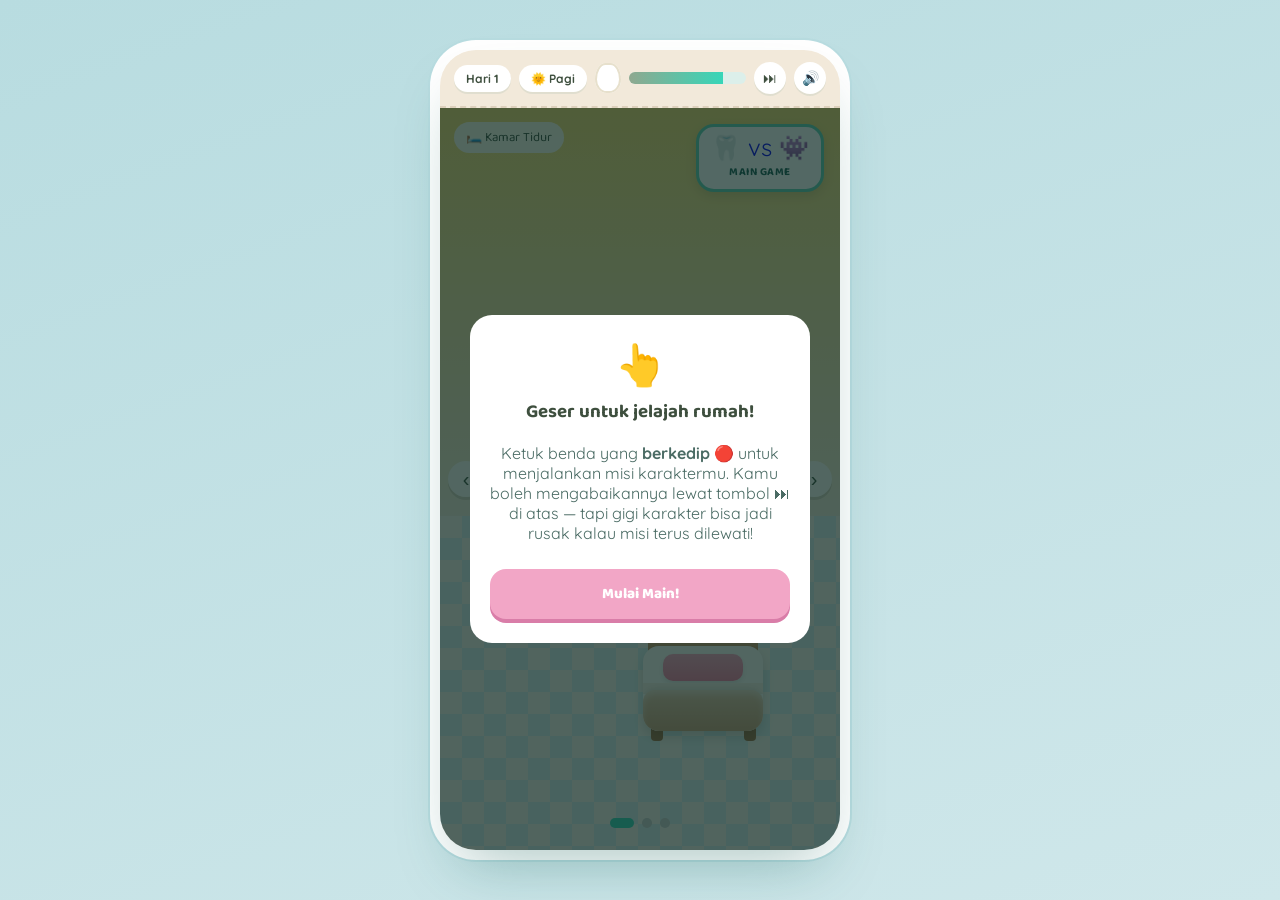
==== index.html @ 9443a7d2 "Add files via upload" ====
<!DOCTYPE html>
<html lang="id">
<head>
  <meta charset="UTF-8">
  <meta name="viewport" content="width=device-width, initial-scale=1.0">
  <title>Gigi Ceria — Rumah Karakter</title>
  <link rel="preconnect" href="https://fonts.googleapis.com">
  <link href="https://fonts.googleapis.com/css2?family=Baloo+2:wght@600;700;800&family=Quicksand:wght@600;700&display=swap" rel="stylesheet">
  <link rel="stylesheet" href="style.css">
</head>
<body>

   <script src="script.js"></script>
  <script src="audio.js"></script>
  
<style>
  /* Layout Dasar Carousel Rumah */
  .stage {
    position: relative;
    width: 100%;
    max-width: 420px;
    margin: 0 auto;
    overflow: hidden;
  }

  .room-track {
    display: flex;
    width: 100%;
    overflow-x: auto;
    scroll-behavior: smooth;
    scroll-snap-type: x mandatory;
    -webkit-overflow-scrolling: touch;
    scrollbar-width: none; /* Sembunyikan scrollbar Firefox */
  }

  .room-track::-webkit-scrollbar {
    display: none; /* Sembunyikan scrollbar Chrome/Safari */
  }

  .room {
    flex: 0 0 100%;
    width: 100%;
    min-width: 100%;
    scroll-snap-align: start;
    scroll-snap-stop: always;
    position: relative;
    box-sizing: border-box;
  }

  .nav-arrow {
    position: absolute;
    top: 50%;
    transform: translateY(-50%);
    z-index: 10;
    background: rgba(255, 255, 255, 0.8);
    border: none;
    border-radius: 50%;
    width: 36px;
    height: 36px;
    font-size: 20px;
    cursor: pointer;
  }
  .nav-arrow.left { left: 8px; }
  .nav-arrow.right { right: 8px; }

  .room-dots {
    display: flex;
    justify-content: center;
    gap: 8px;
    margin-top: 8px;
  }
  .dot {
    width: 10px;
    height: 10px;
    border-radius: 50%;
    background: #ccc;
    transition: background 0.3s;
  }
  .dot.active {
    background: #37D6B8;
  }
</style>
</head>
<body>

<div class="frame">
  <div class="hud">
    <div class="hud-pill" id="dayPill">Hari 1</div>
    <div class="hud-pill" id="periodPill">🌞 Pagi</div>
    <div class="gigi-meter">
      <div class="gigi-tooth" id="gigiTooth"></div>
      <div class="gigi-track"><div class="gigi-fill" id="gigiFill"></div></div>
    </div>
    <button class="skip-btn" onclick="skipCurrentStage()" title="Lewati misi ini">⏭</button>
     <button class="skip-btn" id="muteBtn" onclick="toggleMute()" title="Suara & narasi">🔊</button>
  </div>

  <div class="stage">
    <div class="room-track" id="roomTrack">

      <!-- KAMAR TIDUR -->
      <div class="room" data-room="kamar">
        <a href="games/index.html" class="game-shortcut" title="Main Mini Game Gigi vs Bakteri!">
          <span class="icon">🦷 vs 👾</span>
          <span class="label">Main Game</span>
        </a>
        <div class="sky pagi" data-sky></div>
        <div class="floor"></div>
        <div class="room-label">🛏️ Kamar Tidur</div>
        <div class="room-bubble" id="kamarBubble">Belum ngantuk~</div>
        <div class="room-char" title="Toothless">
          <svg viewBox="0 0 100 100" width="80" height="80" class="toothless-svg">
            <path d="M 25 35 Q 10 15 30 25" fill="#2b2d35" />
            <path d="M 75 35 Q 90 15 70 25" fill="#2b2d35" />
            <path d="M 20 40 Q 8 30 22 35" fill="#2b2d35" />
            <path d="M 80 40 Q 92 30 78 35" fill="#2b2d35" />
            <path d="M 30 75 Q 10 85 20 92 Q 35 88 38 78" fill="#2b2d35" />
            <ellipse cx="50" cy="68" rx="22" ry="20" fill="#343740" />
            <ellipse cx="38" cy="82" rx="7" ry="10" fill="#2b2d35" />
            <ellipse cx="62" cy="82" rx="7" ry="10" fill="#2b2d35" />
            <ellipse cx="50" cy="42" rx="30" ry="22" fill="#343740" />
            <ellipse cx="36" cy="38" rx="8" ry="10" fill="#76e041" />
            <ellipse cx="64" cy="38" rx="8" ry="10" fill="#76e041" />
            <ellipse cx="37" cy="38" rx="3" ry="7" fill="#15200b" />
            <ellipse cx="63" cy="38" rx="3" ry="7" fill="#15200b" />
            <circle cx="34" cy="34" r="2" fill="#ffffff" />
            <circle cx="60" cy="34" r="2" fill="#ffffff" />
            <path d="M 38 52 Q 50 62 62 52" fill="#1a1b20" stroke="#2b2d35" stroke-width="1" />
            <polygon points="41,52 43,55 45,52" fill="#ffffff" />
            <polygon points="46,52 48,56 50,52" fill="#ffffff" />
            <polygon points="50,52 52,56 54,52" fill="#ffffff" />
            <polygon points="55,52 57,55 59,52" fill="#ffffff" />
          </svg>
        </div>
        <div class="obj" id="objBed" onclick="tapBed()">
          <div class="badge-bang">!</div>
          <div class="custom-bed">
            <div class="headboard"></div>
            <div class="mattress">
              <div class="pillow-pink"></div>
              <div class="sheet"></div>
              <div class="blanket-brown"></div>
            </div>
            <div class="bed-legs">
              <div class="leg left"></div>
              <div class="leg right"></div>
            </div>
          </div>
        </div>
      </div>

 <!-- DAPUR -->
<div class="room" data-room="dapur">
  <div class="sky pagi" data-sky></div>
  <div class="floor"></div>
  <div class="room-label">🍽️ Dapur</div>
  <div class="room-bubble" id="dapurBubble">Belum lapar~</div>
  
  <!-- KARAKTER DUDUK DI LANTAI/SAMPING MEJA -->
  <div class="room-char"> 
    <svg viewBox="0 0 100 100" width="80" height="80" class="toothless-svg">
      <path d="M 25 35 Q 10 15 30 25" fill="#2b2d35" />
      <path d="M 75 35 Q 90 15 70 25" fill="#2b2d35" />
      <path d="M 20 40 Q 8 30 22 35" fill="#2b2d35" />
      <path d="M 80 40 Q 92 30 78 35" fill="#2b2d35" />
      <path d="M 30 75 Q 10 85 20 92 Q 35 88 38 78" fill="#2b2d35" />
      <ellipse cx="50" cy="68" rx="22" ry="20" fill="#343740" />
      <ellipse cx="38" cy="82" rx="7" ry="10" fill="#2b2d35" />
      <ellipse cx="62" cy="82" rx="7" ry="10" fill="#2b2d35" />
      <ellipse cx="50" cy="42" rx="30" ry="22" fill="#343740" />
      <ellipse cx="36" cy="38" rx="8" ry="10" fill="#76e041" />
      <ellipse cx="64" cy="38" rx="8" ry="10" fill="#76e041" />
      <ellipse cx="37" cy="38" rx="3" ry="7" fill="#15200b" />
      <ellipse cx="63" cy="38" rx="3" ry="7" fill="#15200b" />
      <circle cx="34" cy="34" r="2" fill="#ffffff" />
      <circle cx="60" cy="34" r="2" fill="#ffffff" />
      <path d="M 38 52 Q 50 62 62 52" fill="#1a1b20" stroke="#2b2d35" stroke-width="1" />
      <polygon points="41,52 43,55 45,52" fill="#ffffff" />
      <polygon points="46,52 48,56 50,52" fill="#ffffff" />
      <polygon points="50,52 52,56 54,52" fill="#ffffff" />
      <polygon points="55,52 57,55 59,52" fill="#ffffff" />
    </svg>
  </div>

  <!-- MEJA UTAMA -->
  <div class="obj" id="objTable">
    <div class="badge-bang">!</div>
    <div class="table" id="foodTable"></div>
  </div>
</div>

      <!-- KAMAR MANDI -->
      <div class="room" data-room="mandi">
        <div class="sky pagi" data-sky></div>
        <div class="floor"></div>
        <div class="room-label">🚿 Kamar Mandi</div>
        <div class="room-bubble" id="mandiBubble">Gigi masih bersih~</div>
        <div class="room-char"><svg viewBox="0 0 100 100" width="80" height="80" class="toothless-svg">
            <path d="M 25 35 Q 10 15 30 25" fill="#2b2d35" />
            <path d="M 75 35 Q 90 15 70 25" fill="#2b2d35" />
            <path d="M 20 40 Q 8 30 22 35" fill="#2b2d35" />
            <path d="M 80 40 Q 92 30 78 35" fill="#2b2d35" />
            <path d="M 30 75 Q 10 85 20 92 Q 35 88 38 78" fill="#2b2d35" />
            <ellipse cx="50" cy="68" rx="22" ry="20" fill="#343740" />
            <ellipse cx="38" cy="82" rx="7" ry="10" fill="#2b2d35" />
            <ellipse cx="62" cy="82" rx="7" ry="10" fill="#2b2d35" />
            <ellipse cx="50" cy="42" rx="30" ry="22" fill="#343740" />
            <ellipse cx="36" cy="38" rx="8" ry="10" fill="#76e041" />
            <ellipse cx="64" cy="38" rx="8" ry="10" fill="#76e041" />
            <ellipse cx="37" cy="38" rx="3" ry="7" fill="#15200b" />
            <ellipse cx="63" cy="38" rx="3" ry="7" fill="#15200b" />
            <circle cx="34" cy="34" r="2" fill="#ffffff" />
            <circle cx="60" cy="34" r="2" fill="#ffffff" />
            <path d="M 38 52 Q 50 62 62 52" fill="#1a1b20" stroke="#2b2d35" stroke-width="1" />
            <polygon points="41,52 43,55 45,52" fill="#ffffff" />
            <polygon points="46,52 48,56 50,52" fill="#ffffff" />
            <polygon points="50,52 52,56 54,52" fill="#ffffff" />
            <polygon points="55,52 57,55 59,52" fill="#ffffff" />
          </svg></div>
        <div class="obj" id="objBrush" onclick="tapBrush()">
          <div class="badge-bang">!</div>
          <div class="sinkwrap">
            <div class="mirror"><svg viewBox="0 0 100 100" width="80" height="80" class="toothless-svg">
            <path d="M 25 35 Q 10 15 30 25" fill="#2b2d35" />
            <path d="M 75 35 Q 90 15 70 25" fill="#2b2d35" />
            <path d="M 20 40 Q 8 30 22 35" fill="#2b2d35" />
            <path d="M 80 40 Q 92 30 78 35" fill="#2b2d35" />
            <path d="M 30 75 Q 10 85 20 92 Q 35 88 38 78" fill="#2b2d35" />
            <ellipse cx="50" cy="68" rx="22" ry="20" fill="#343740" />
            <ellipse cx="38" cy="82" rx="7" ry="10" fill="#2b2d35" />
            <ellipse cx="62" cy="82" rx="7" ry="10" fill="#2b2d35" />
            <ellipse cx="50" cy="42" rx="30" ry="22" fill="#343740" />
            <ellipse cx="36" cy="38" rx="8" ry="10" fill="#76e041" />
            <ellipse cx="64" cy="38" rx="8" ry="10" fill="#76e041" />
            <ellipse cx="37" cy="38" rx="3" ry="7" fill="#15200b" />
            <ellipse cx="63" cy="38" rx="3" ry="7" fill="#15200b" />
            <circle cx="34" cy="34" r="2" fill="#ffffff" />
            <circle cx="60" cy="34" r="2" fill="#ffffff" />
            <path d="M 38 52 Q 50 62 62 52" fill="#1a1b20" stroke="#2b2d35" stroke-width="1" />
            <polygon points="41,52 43,55 45,52" fill="#ffffff" />
            <polygon points="46,52 48,56 50,52" fill="#ffffff" />
            <polygon points="50,52 52,56 54,52" fill="#ffffff" />
            <polygon points="55,52 57,55 59,52" fill="#ffffff" />
          </svg></div>
            <div class="sink"><div class="brushcup">🪥</div></div>
          </div>
        </div>
      </div>

    </div>
<!-- Tombol Navigasi Panah -->
<button class="nav-arrow left" onclick="scrollRoom(-1)">‹</button>
<button class="nav-arrow right" onclick="scrollRoom(1)">›</button>

<!-- Indikator Dots (Sudah Bersih Tanpa Dot Pink) -->
<div class="room-dots" id="roomDots">
  <div class="dot active" data-i="0" onclick="goToRoom(0)"></div>
  <div class="dot" data-i="1" onclick="goToRoom(1)"></div>
  <div class="dot" data-i="2" onclick="goToRoom(2)"></div>
</div>

     <!-- MODALS -->
    <div class="modal-backdrop" id="modalBrush">
      <div class="modal-card">
        <h3>Sikat Gigi 🪥</h3>
        <p class="sub">Gerakkan sikat memutar lembut ke seluruh gigi, 4-5 kali di tiap bagian ✨</p>
        <div class="progress-track"><div class="progress-fill" id="brushFill"></div></div>
        <div class="mouth" id="brushMouth"></div>
        <div class="info-bubble" id="brushInfoCard">
          <b>Tahukah kamu?</b> Ini namanya <b>teknik Fone's</b> — cara sikat gigi termudah untuk yang baru belajar. Kalau sudah lancar, kamu bisa coba <b>teknik modifikasi Bass</b>: sikat dimiringkan ke arah gusi supaya sisa makanan di sela gigi ikut terangkat.
        </div>
        <button class="btn" id="brushDoneBtn" disabled onclick="closeBrush()">Selesai</button>
      </div>
    </div>

    <div class="modal-backdrop" id="modalQuiz">
      <div class="modal-card">
        <div class="quiz-progress" id="quizProgress">Soal 1 dari 5</div>
        <h3 id="quizQ" style="font-size:15px;"></h3>
        <div id="quizOpts"></div>
        <button class="btn" id="quizNextBtn" style="display:none;" onclick="nextQuizQuestion()">Lanjut</button>
      </div>
    </div>

    <div class="modal-backdrop" id="modalDay">
      <div class="modal-card">
        <h3 id="dayDoneLabel">Hari 1 Selesai! 🌟</h3>
        <div style="font-size:48px; margin:6px 0;">😴</div>
        <div class="stat-row">
          <div class="stat"><b id="quizScoreLabel">0/5</b><span>Jawaban benar</span></div>
          <div class="stat"><b id="gigiScoreLabel">80%</b><span>Kondisi gigi</span></div>
        </div>
        <button class="btn secondary" onclick="nextDay()">Lanjut ke Hari Berikutnya</button>
      </div>
    </div>

    <div class="tip" id="tipScreen">
      <div class="tip-card">
        <div class="ico">👆</div>
        <h3 class="display" style="color:var(--teal-dark, #1c5249); margin:0 0 8px;">Geser untuk jelajah rumah!</h3>
        <p class="sub" style="color:#4a6b64;">Ketuk benda yang <b>berkedip 🔴</b> untuk menjalankan misi karaktermu. Kamu boleh mengabaikannya lewat tombol ⏭ di atas — tapi gigi karakter bisa jadi rusak kalau misi terus dilewati!</p>
        <button class="btn" style="margin-top:10px;" onclick="document.getElementById('tipScreen').style.display='none'; initMission();">Mulai Main!</button>
      </div>
    </div>
  </div>
</div>

<script>
let game = { day:1, gigi:80, stage:'sarapan', missionDone:false };
const stageRoom = { sarapan:'dapur', sikat_pagi:'mandi', camilan:'dapur', sikat_malam:'mandi', tidur:'kamar' };
const stageOrder = ['sarapan','sikat_pagi','camilan','sikat_malam','tidur'];
const roomIndex = { kamar:0, dapur:1, mandi:2 };
const stagePenalty = { sarapan:-5, sikat_pagi:-20, camilan:-5, sikat_malam:-20, tidur:0 };
const skipMsg = {
  sarapan: { id:'dapurBubble', text:'Nggak sarapan? Nanti lemas... 😕' },
  sikat_pagi: { id:'mandiBubble', text:'Nggak sikat gigi? Gigi jadi kotor & mulai rusak! 😢' },
  camilan: { id:'dapurBubble', text:'Baik, nggak jajan dulu 🙂' },
  sikat_malam: { id:'mandiBubble', text:'Tidur tanpa sikat gigi bikin gigi berlubang! 😢' },
};

const breakfastFoods = [
  { emoji:'🍞🥚', label:'Roti & Telur', good:true },
  { emoji:'🍩', label:'Donat Manis', good:false }
];
const snackFoods = [
  { emoji:'🍎🥕', label:'Buah & Sayur', good:true },
  { emoji:'🍬', label:'Permen', good:false }
];

const quizBank = [
  { q:'Gigi sebaiknya disikat berapa kali sehari?', opts:['2 kali','1 kali'], correct:0 },
  { q:'Kapan waktu paling tepat untuk sikat gigi?', opts:['Setelah sarapan & sebelum tidur','Hanya saat mandi pagi'], correct:0 },
  { q:'Bagaimana cara menyikat gigi yang benar?', opts:['Gerakan memutar lembut','Digosok sekuat-kuatnya'], correct:0 },
  { q:'Makanan mana yang paling baik untuk gigi?', opts:['Buah & sayur','Permen & coklat'], correct:0 },
  { q:'Setelah makan makanan manis, sebaiknya kita...', opts:['Sikat gigi setelahnya','Dibiarkan saja'], correct:0 },
];
let quizIndex = 0, quizCorrect = 0;

/* ---------------- Room carousel ---------------- */
const track = document.getElementById('roomTrack');

function scrollRoom(dir){
  const w = track.clientWidth;
  track.scrollBy({ left: dir * w, behavior: 'smooth' });
}

function scrollToRoom(name){
  const w = track.clientWidth;
  track.scrollTo({ left: roomIndex[name] * w, behavior: 'smooth' });
}

track.addEventListener('scroll', ()=>{
  clearTimeout(track._t);
  track._t = setTimeout(()=>{
    const idx = Math.round(track.scrollLeft / track.clientWidth);
    document.querySelectorAll('.dot').forEach((d,i)=>d.classList.toggle('active', i===idx));
  }, 80);
});

/* ---------------- HUD ---------------- */
function updateHUD(){
  document.getElementById('dayPill').textContent = 'Hari ' + game.day;
  const periodMap = { sarapan:'🌞 Pagi', sikat_pagi:'🌞 Pagi', camilan:'⛅ Siang', sikat_malam:'🌙 Malam', tidur:'🌙 Malam' };
  document.getElementById('periodPill').textContent = periodMap[game.stage];
  const skyClass = game.stage==='sarapan'||game.stage==='sikat_pagi' ? 'pagi' : (game.stage==='camilan' ? 'siang' : 'malam');
  document.querySelectorAll('[data-sky]').forEach(s=>{ s.className='sky '+skyClass; });

  const g = Math.max(0, Math.min(100, game.gigi));
  document.getElementById('gigiFill').style.width = g + '%';
  const tooth = document.getElementById('gigiTooth');
  const fill = document.getElementById('gigiFill');
  if(g >= 70){ tooth.style.background='#ffffff'; fill.style.background='linear-gradient(90deg,var(--teal, #37D6B8),#37D6B8)'; }
  else if(g >= 40){ tooth.style.background='#F3E3A8'; fill.style.background='linear-gradient(90deg,var(--sun, #F3E3A8),#F3E3A8)'; }
  else{ tooth.style.background='#C9A46B'; fill.style.background='linear-gradient(90deg,var(--bad, #c9503a),#c9503a)'; }
}
function adjustGigi(n){ game.gigi = Math.max(0, Math.min(100, game.gigi+n)); updateHUD(); }

/* ---------------- Mission state ---------------- */
function initMission(){ applyStage(); scrollToRoom(stageRoom[game.stage]); }

function applyStage(){
  game.missionDone = false;
  updateHUD();
  document.getElementById('objBed').classList.remove('pulse');
  document.getElementById('objTable').classList.remove('pulse');
  document.getElementById('objBrush').classList.remove('pulse');
  document.querySelectorAll('.dot').forEach(d=>d.classList.remove('pending'));

  const targetRoom = stageRoom[game.stage];
  if(targetRoom==='kamar') document.getElementById('objBed').classList.add('pulse');
  if(targetRoom==='dapur') document.getElementById('objTable').classList.add('pulse');
  if(targetRoom==='mandi') document.getElementById('objBrush').classList.add('pulse');
  document.querySelector('.dot[data-i="'+roomIndex[targetRoom]+'"]').classList.add('pending');

  document.getElementById('kamarBubble').textContent = targetRoom==='kamar' ? 'Waktunya tidur! 🌙' : 'Belum ngantuk~';
  document.getElementById('dapurBubble').textContent = targetRoom==='dapur' ? (game.stage==='sarapan' ? 'Aku lapar, sarapan yuk! 🍳' : 'Aku mau camilan~ 😋') : 'Belum lapar~';
  document.getElementById('mandiBubble').textContent = targetRoom==='mandi' ? 'Waktunya sikat gigi! 🪥' : 'Gigi masih bersih~';

  renderFoodTable();
}

function renderFoodTable(){
  const table = document.getElementById('foodTable');
  table.innerHTML = '';
  const active = (game.stage==='sarapan' || game.stage==='camilan');
  const foods = game.stage==='camilan' ? snackFoods : breakfastFoods;
  foods.forEach(f=>{
    const el = document.createElement('div');
    el.className = 'food-slot' + (active ? '' : ' dim');
    el.innerHTML = f.emoji + '<span class="food-label">'+f.label+'</span>';
    if(active) el.onclick = ()=>chooseFood(f);
    table.appendChild(el);
  });
}

function chooseFood(f){
  game.missionDone = true;
  if(!f.good) adjustGigi(-10);
  const bubble = document.getElementById('dapurBubble');
  bubble.innerHTML = f.good
    ? '✅ Enak & sehat untuk gigi!'
    : '⚠️ Manis begini bisa bikin gigi berlubang kalau tak disikat.';
  document.getElementById('objTable').classList.remove('pulse');
  document.querySelector('.dot[data-i="1"]').classList.remove('pending');
  setTimeout(()=>{ advanceStage(); }, 900);
}

function tapBrush(){
  if(stageRoom[game.stage] !== 'mandi') return;
  openBrush();
}
function tapBed(){
  if(stageRoom[game.stage] !== 'kamar') return;
  document.getElementById('modalQuiz').classList.add('active');
  setupQuiz();
}

/* ---------------- Brushing modal ---------------- */
function openBrush(){
  const modal = document.getElementById('modalBrush');
  modal.classList.add('active');
  const mouth = document.getElementById('brushMouth');
  mouth.innerHTML = '';
  document.getElementById('brushFill').style.width = '0%';
  const btn = document.getElementById('brushDoneBtn');
  btn.disabled = true; btn.textContent = 'Selesai';

  const teeth = [];
  for(let i=0;i<4;i++){
    const wrap = document.createElement('div'); wrap.className='tooth-wrap';
    const base = document.createElement('canvas'); base.width=48; base.height=70;
    const plaque = document.createElement('canvas'); plaque.width=48; plaque.height=70;
    wrap.appendChild(base); wrap.appendChild(plaque); mouth.appendChild(wrap);
    drawToothBase(base.getContext('2d'),48,70);
    drawPlaque(plaque.getContext('2d'),48,70);
    const t = { wrap, strokes:0, required:11, clean:false };
    teeth.push(t);

    let brushing=false;
    const erase=(cx,cy)=>{
      const rect = plaque.getBoundingClientRect();
      const x=cx-rect.left, y=cy-rect.top;
      if(x<-10||y<-10||x>rect.width+10||y>rect.height+10) return;
      const ctx = plaque.getContext('2d');
      ctx.save(); ctx.globalCompositeOperation='destination-out';
      ctx.beginPath(); ctx.arc(x,y,15,0,Math.PI*2); ctx.fill(); ctx.restore();
      if(!t.clean){
        t.strokes++;
        if(t.strokes>=t.required){ t.clean=true; ctx.clearRect(0,0,48,70); wrap.classList.add('done'); spawnSparkle(wrap); }
        const cleanCount = teeth.filter(x=>x.clean).length;
        const pct = Math.round((cleanCount/teeth.length)*100);
        document.getElementById('brushFill').style.width = pct+'%';
        if(pct>=100){ btn.disabled=false; btn.textContent='Gigi Bersih! Selesai ✓'; }
      }
    };
    const start=(e)=>{brushing=true; move(e); e.preventDefault();};
    const move=(e)=>{ if(!brushing) return; const pt=e.touches?e.touches[0]:e; erase(pt.clientX,pt.clientY); };
    const end=()=>{brushing=false;};
    plaque.addEventListener('mousedown',start);
    plaque.addEventListener('mousemove',move);
    window.addEventListener('mouseup',end);
    plaque.addEventListener('touchstart',start,{passive:false});
    plaque.addEventListener('touchmove',move,{passive:false});
    plaque.addEventListener('touchend',end);
  }
}
function drawToothBase(ctx,w,h){ ctx.clearRect(0,0,w,h); ctx.fillStyle='#fff'; toothPath(ctx,w,h); ctx.fill(); ctx.strokeStyle='#EADFC8'; ctx.lineWidth=2; toothPath(ctx,w,h); ctx.stroke(); }
function toothPath(ctx,w,h){
  ctx.beginPath();
  ctx.moveTo(2,h*0.35);
  ctx.quadraticCurveTo(2,2,w*0.5,2);
  ctx.quadraticCurveTo(w-2,2,w-2,h*0.35);
  ctx.quadraticCurveTo(w-2,h*0.8,w*0.72,h-4);
  ctx.quadraticCurveTo(w*0.5,h*0.7,w*0.28,h-4);
  ctx.quadraticCurveTo(2,h*0.8,2,h*0.35);
  ctx.closePath();
}
function drawPlaque(ctx,w,h){
  ctx.clearRect(0,0,w,h); ctx.save(); toothPath(ctx,w,h); ctx.clip();
  ctx.fillStyle='rgba(178,163,74,0.9)';
  for(let i=0;i<6;i++){ const bx=Math.random()*w, by=Math.random()*h*0.85+h*0.05, br=8+Math.random()*9;
    ctx.beginPath(); ctx.arc(bx,by,br,0,Math.PI*2); ctx.fill(); }
  ctx.restore();
}
function spawnSparkle(wrap){ const s=document.createElement('div'); s.className='sparkle'; s.textContent='✨'; s.style.left='10px'; s.style.top='-6px'; wrap.appendChild(s); setTimeout(()=>s.remove(),900); }

function closeBrush(){
  document.getElementById('modalBrush').classList.remove('active');
  game.missionDone = true;
  adjustGigi(15);
  document.getElementById('objBrush').classList.remove('pulse');
  document.querySelector('.dot[data-i="2"]').classList.remove('pending');
  advanceStage();
}

/* ---------------- Lewati misi ---------------- */
function skipCurrentStage(){
  const anyModalOpen = document.querySelector('.modal-backdrop.active');
  if(anyModalOpen) return;

  if(game.stage === 'tidur'){
    document.getElementById('quizScoreLabel').textContent = '0/5 (kuis dilewati)';
    document.getElementById('gigiScoreLabel').textContent = Math.round(game.gigi)+'%';
    document.getElementById('dayDoneLabel').textContent = 'Hari '+game.day+' Selesai! 🌟';
    document.getElementById('modalDay').classList.add('active');
    return;
  }

  const wasSkipped = !game.missionDone;
  if(wasSkipped){
    const penalty = stagePenalty[game.stage];
    if(penalty) adjustGigi(penalty);
    const msg = skipMsg[game.stage];
    if(msg) document.getElementById(msg.id).textContent = msg.text;
  }
  setTimeout(()=>{ advanceStage(); }, wasSkipped ? 800 : 0);
}

/* ---------------- Stage progression ---------------- */
function advanceStage(){
  const i = stageOrder.indexOf(game.stage);
  if(i < stageOrder.length-1){
    game.stage = stageOrder[i+1];
    applyStage();
    scrollToRoom(stageRoom[game.stage]);
  }
}

/* ---------------- Quiz ---------------- */
function setupQuiz(){ quizIndex=0; quizCorrect=0; renderQuiz(); }
function renderQuiz(){
  const item = quizBank[quizIndex];
  document.getElementById('quizProgress').textContent = 'Soal '+(quizIndex+1)+' dari '+quizBank.length;
  document.getElementById('quizQ').textContent = item.q;
  const wrap = document.getElementById('quizOpts'); wrap.innerHTML='';
  document.getElementById('quizNextBtn').style.display='none';
  item.opts.forEach((opt,i)=>{
    const b = document.createElement('button'); b.className='quiz-opt'; b.textContent=opt;
    b.onclick = ()=>{
      wrap.querySelectorAll('.quiz-opt').forEach(o=>o.disabled=true);
      if(i===item.correct){ b.classList.add('correct'); b.textContent+='  ✓'; quizCorrect++; }
      else{ b.classList.add('wrong'); b.textContent+='  ✗'; wrap.children[item.correct].classList.add('correct'); }
      document.getElementById('quizNextBtn').style.display='block';
      document.getElementById('quizNextBtn').textContent = (quizIndex<quizBank.length-1) ? 'Soal Berikutnya' : 'Lihat Ringkasan';
    };
    wrap.appendChild(b);
  });
}
function nextQuizQuestion(){
  quizIndex++;
  if(quizIndex>=quizBank.length){
    document.getElementById('modalQuiz').classList.remove('active');
    document.getElementById('quizScoreLabel').textContent = quizCorrect+'/'+quizBank.length;
    document.getElementById('gigiScoreLabel').textContent = Math.round(game.gigi)+'%';
    document.getElementById('dayDoneLabel').textContent = 'Hari '+game.day+' Selesai! 🌟';
    document.getElementById('modalDay').classList.add('active');
  } else { renderQuiz(); }
}

/* ---------------- Day loop ---------------- */
function nextDay(){
  document.getElementById('modalDay').classList.remove('active');
  game.day++;
  game.stage = 'sarapan';
  document.getElementById('objBed').classList.remove('pulse');
  applyStage();
  scrollToRoom('dapur');
}


updateHUD();
</script>
</body>
</html>
---- style.css ----
:root{
    --bg:#F2E9DA; --teal:#8FA88F; --teal-dark:#3E4F3E;
    --coral:#F2A6C6; --coral-dark:#D97DA8;
    --sun:#F5DB6E; --sun-dark:#C9A93A;
    --bad:#E8654B; --ink:#1A1A1A;
    --tile-a:#F2E9DA; --tile-b:#B8DCE0;
}
*{box-sizing:border-box; -webkit-tap-highlight-color:transparent;}
html,body{margin:0;height:100%;}
body{font-family:'Quicksand',sans-serif; color:var(--ink); background:linear-gradient(160deg,#B8DCE0,#CFE7EA);
    display:flex; align-items:center; justify-content:center; min-height:100vh; padding:20px 10px;}
h1,h2,.display{font-family:'Baloo 2',sans-serif;}

.frame{width:400px; max-width:100%; height:800px; max-height:92vh; background:#fff; border-radius:36px; overflow:hidden;
    position:relative; display:flex; flex-direction:column;
    box-shadow:0 30px 60px -20px rgba(14,93,82,.35), 0 0 0 10px #fff, 0 0 0 12px #B8DCE0;}

/* Mengatur posisi parent ruang agar posisi absolut shortcut pas */
.room {
    position: relative;
}
/* Pastikan tombol panah slide selalu berada di lapisan paling atas */
.nav-btn, .room-btn, .arrow-btn { 
    position: absolute;
    z-index: 100 !important; /* Angka tinggi agar tidak tertutup objek apapun */
    cursor: pointer;
}

/* Kotak Pintasan Game Kanan Atas Kamar */
.game-shortcut {
    position: absolute;
    top: 16px;
    right: 16px;
    z-index: 10;
    display: flex;
    flex-direction: column;
    align-items: center;
    justify-content: center;
    background: #ffffff;
    border: 3px solid #62d2b7;
    border-radius: 18px;
    padding: 8px 12px;
    text-decoration: none;
    box-shadow: 0 4px 12px rgba(0, 0, 0, 0.12);
    transition: transform 0.2s ease, box-shadow 0.2s ease;
    cursor: pointer;
}

.game-shortcut .icon {
    font-size: 24px;
    line-height: 1;
    margin-bottom: 4px;
}

.game-shortcut .label {
    font-family: 'Baloo 2', cursive;
    font-size: 11px;
    font-weight: 700;
    color: #1a5e55;
    text-transform: uppercase;
    letter-spacing: 0.5px;
}

/* Efek Hover & Klik */
.game-shortcut:hover {
    transform: translateY(-2px) scale(1.05);
    box-shadow: 0 6px 16px rgba(0, 0, 0, 0.18);
    background-color: #f0fdf9;
}

.game-shortcut:active {
    transform: translateY(0) scale(0.98);
}

/* Container Utama Tempat Tidur */
.custom-bed {
    position: relative;
    width: 130px;
    height: 140px;
    display: flex;
    flex-direction: column;
    align-items: center;
}

/* Headboard Kayu di Belakang */
.custom-bed .headboard {
    width: 110px;
    height: 60px;
    background: linear-gradient(to bottom, #d2a172, #b88358);
    border-radius: 12px 12px 0 0;
    box-shadow: inset 0 -3px 0 rgba(0, 0, 0, 0.15);
    z-index: 1;
}

/* Kasur Utama */
.custom-bed .mattress {
    position: relative;
    width: 120px;
    height: 85px;
    background: #fdfaf7;
    border-radius: 16px;
    margin-top: -30px;
    box-shadow: 0 6px 12px rgba(0, 0, 0, 0.15);
    display: flex;
    flex-direction: column;
    align-items: center;
    overflow: hidden;
    z-index: 2;
}

/* Bantal Pink */
.custom-bed .pillow-pink {
    width: 80px;
    height: 32px;
    background: linear-gradient(to bottom, #fba1be, #f47ca0);
    border-radius: 10px;
    margin-top: 8px;
    box-shadow: 0 3px 6px rgba(0, 0, 0, 0.1);
}

/* Sprei Putih/Krem */
.custom-bed .sheet {
    width: 100%;
    height: 12px;
    background: #f5ebe1;
    margin-top: 2px;
}

/* Selimut Cokelat Warm dengan Lipatan */
.custom-bed .blanket-brown {
    width: 100%;
    height: 48px;
    background: linear-gradient(to bottom, #e3c4a8, #cd9f79);
    border-radius: 12px 12px 14px 14px;
    margin-top: -4px;
    box-shadow: inset 0 4px 6px rgba(255, 255, 255, 0.4), 0 -2px 4px rgba(0, 0, 0, 0.08);
}

/* Kaki Tempat Tidur */
.custom-bed .bed-legs {
    width: 105px;
    display: flex;
    justify-content: space-between;
    margin-top: -4px;
    z-index: 1;
}

.custom-bed .leg {
    width: 12px;
    height: 14px;
    background: #a36f45;
    border-radius: 0 0 4px 4px;
}

/* Mengatur posisi tempat tidur ke agak kanan tengah */
#objBed {
    position: absolute;
    bottom: 80px;      /* Jarak dari batas bawah lantai */
    right: 18%;        /* Geser ke kanan (makin kecil persentasenya, makin ke kanan) */
    transform: none;   /* Menghapus centering otomatis jika ada */
    z-index: 2;
}

.room-char {
    position: absolute;
    bottom: 75px;      /* Posisi tinggi di lantai */
    left: 20%;         /* Di sebelah kiri tempat tidur */
    z-index: 3;
    display: flex;
    justify-content: center;
    align-items: center;
    filter: drop-shadow(0 4px 6px rgba(0, 0, 0, 0.2)); /* Efek bayangan halus */
    transition: transform 0.2s ease;
    cursor: pointer;
}

/* Animasi melompat kecil saat Toothless diklik/di-hover */
.room-char:hover {
    transform: translateY(-5px) scale(1.05);
}

.toothless-svg {
    display: block;
}

/* Mengatur posisi bubble teks agar melayang bebas di tengah atas kucing */
#kamarBubble, .room-bubble {
    position: absolute;
    top: 42%;             /* Posisi tinggi bubble di tengah area kamar */
    left: 50%;            /* Tepat di tengah secara horizontal */
    transform: translateX(-50%); /* Menjaga agar posisi benar-benar presisi di tengah */
    z-index: 10;          /* Memastikan bubble selalu berada di atas objek lain */
    margin: 0;            /* Menghapus margin luar yang bikin geser/turun */
    pointer-events: none; /* Supaya klik tidak terhalang oleh bubble */
}

/* ---- HUD ---- */
.hud{display:flex; align-items:center; justify-content:space-between; gap:8px; padding:12px 14px; background:var(--bg);
    border-bottom:2px dashed #DDD0BC; flex-shrink:0; z-index:30; position:relative;}
.hud-pill{background:#fff; border-radius:999px; padding:6px 12px; font-weight:800; font-size:12px; color:var(--teal-dark);
    box-shadow:0 2px 0 rgba(14,93,82,.08); white-space:nowrap;}
.gigi-meter{flex:1; display:flex; align-items:center; gap:8px;}
.gigi-tooth{width:26px; height:30px; flex-shrink:0; border-radius:40% 40% 45% 45%/55% 55% 45% 45%; transition:background .4s; background:#fff; box-shadow:inset 0 0 0 2px #e7e0cc;}
.gigi-track{flex:1; height:12px; background:#DCEFEA; border-radius:999px; overflow:hidden;}
.gigi-fill{height:100%; width:80%; background:linear-gradient(90deg,var(--teal),#37D6B8); transition:width .4s, background .4s;}
.skip-btn{flex-shrink:0; width:32px; height:32px; border-radius:50%; background:#fff; border:none; box-shadow:0 2px 0 rgba(14,93,82,.08);
    font-size:14px; color:var(--teal-dark); cursor:pointer; display:flex; align-items:center; justify-content:center;}
.skip-btn:active{transform:translateY(2px);}

/* ---- Stage / room carousel (SUDAH DIPERBAIKI) ---- */
.stage {
    flex: 1;
    position: relative;
    overflow: hidden;
    width: 100%;
    min-width: 0;
}

.room-track {
    display: flex;
    height: 100%;
    width: 100%;
    overflow-x: auto;
    overflow-y: hidden;
    scroll-snap-type: x mandatory;
    scroll-behavior: smooth;
    -webkit-overflow-scrolling: touch;
    scrollbar-width: none;
    min-width: 0;
}

.room-track::-webkit-scrollbar {
    display: none;
}

.room {
    flex: 0 0 100%;
    width: 100%;
    min-width: 100%;
    scroll-snap-align: center;
    scroll-snap-stop: always;
    position: relative;
    overflow: hidden;
    display: flex;
    flex-direction: column;
    align-items: center;
    justify-content: flex-end;
}

.sky{position:absolute; top:0; left:0; right:0; height:55%; transition:background 1s;}
.sky.pagi{background:linear-gradient(180deg,#F5DB6E,#F2E9DA);}
.sky.siang{background:linear-gradient(180deg,#B8DCE0,#F2E9DA);}
.sky.malam{background:linear-gradient(180deg,#3E4F3E,#8FA88F);}
.floor{position:absolute; left:0; right:0; bottom:0; height:45%;
    background-image:linear-gradient(45deg, var(--tile-b) 25%, transparent 25%),linear-gradient(-45deg, var(--tile-b) 25%, transparent 25%),
    linear-gradient(45deg, transparent 75%, var(--tile-b) 75%),linear-gradient(-45deg, transparent 75%, var(--tile-b) 75%);
    background-size:44px 44px; background-color:var(--tile-a); background-position:0 0,0 22px,22px -22px,-22px 0px; opacity:.5;}

.room-label{position:absolute; top:14px; left:14px; z-index:5; background:rgba(255,255,255,.85); font-family:'Baloo 2';
    font-size:13px; color:var(--teal-dark); padding:5px 12px; border-radius:999px;}

.room-char{font-size:56px; margin-bottom:8px; z-index:4; animation:bob 2.6s ease-in-out infinite; filter:drop-shadow(0 6px 4px rgba(0,0,0,.15));}
@keyframes bob{0%,100%{transform:translateY(0);}50%{transform:translateY(-7px);}}
.room-bubble{background:#fff; border-radius:14px; padding:8px 14px; font-weight:700; font-size:12px; box-shadow:0 3px 0 #DDD0BC;
    margin-bottom:8px; z-index:4; max-width:220px; text-align:center;}

/* interactive object base */
.obj{position:relative; z-index:3; margin-bottom:14px; cursor:pointer;}
.obj.pulse{animation:pulseGlow 1.2s ease-in-out infinite;}
@keyframes pulseGlow{0%,100%{transform:scale(1);}50%{transform:scale(1.07);}}
.obj .badge-bang{position:absolute; top:-14px; right:-10px; width:24px; height:24px; background:var(--coral); color:#fff;
    border-radius:50%; display:flex; align-items:center; justify-content:center; font-size:13px; font-weight:900; border:3px solid #fff;
    display:none;}
.obj.pulse .badge-bang{display:flex; animation:bounce .8s ease-in-out infinite;}
@keyframes bounce{0%,100%{transform:translateY(0);}50%{transform:translateY(-4px);}}

/* --- Kamar Tidur --- */
.bed{width:200px; height:110px; background:#fff; border-radius:18px 18px 30px 30px; box-shadow:0 6px 0 #DDD0BC; position:relative; display:flex; align-items:center; justify-content:center;}
.bed::before{content:''; position:absolute; top:-18px; left:10px; width:70px; height:40px; background:var(--coral); border-radius:14px;}
.bed .tooth-pillow{position:absolute; top:-30px; left:24px; font-size:30px;}
.bed .blanket{position:absolute; bottom:0; left:0; right:0; height:60%; background:var(--teal); border-radius:0 0 30px 30px;}

/* --- Dapur --- */
.room-char, 
.badge-bang {
  pointer-events: none !important;
}
.table {
  width: 220px;
  height: 80px;
  background: #B9926B;
  border-radius: 14px;
  box-shadow: 0 6px 0 #96714E;
  display: flex;
  align-items: center;
  justify-content: space-around;
  gap: 10px;
  padding: 0 14px;
  position: relative;
  z-index: 3;
  margin-bottom: 90px; /* Nilai dinaikkan agar meja terangkat ke atas lantai */
}
.food-slot{width:70px; height:70px; background:#fff; border-radius:16px; display:flex; align-items:center; justify-content:center; font-size:32px;
    box-shadow:0 3px 0 #DDD0BC; position:relative; transition:transform .15s;}
.food-slot:active{transform:scale(.93);}
.food-slot.dim{opacity:.4; filter:grayscale(1); cursor:default;}
.food-label{position:absolute; bottom:-20px; left:0; right:0; text-align:center; font-size:10px; font-weight:800; color:var(--teal-dark);}

/* --- Kamar mandi --- */
.sinkwrap {
  display: flex; 
  flex-direction: column; 
  align-items: center;
  transform: translateY(-40px); /* Tambahkan ini agar seluruh wastapel & cermin NAIK */
}

.mirror {
  width: 110px; 
  height: 130px; 
  background: linear-gradient(160deg, #dff5ef, #bfeadf); 
  border: 8px solid #7c5a3a; 
  border-radius: 14px;
  display: flex; 
  align-items: flex-end; 
  justify-content: center; 
  font-size: 44px; 
  margin-bottom: -6px;
}

.sink {
  width: 150px; 
  height: 60px; 
  background: #fff; 
  border-radius: 0 0 30px 30px; 
  box-shadow: 0 5px 0 #B8DCE0; 
  position: relative;
  display: flex; 
  align-items: center; 
  justify-content: center;
}

.brushcup {
  width: 56px; 
  height: 56px; 
  background: #fff; 
  border-radius: 12px; 
  box-shadow: 0 3px 0 #DDD0BC; 
  display: flex; 
  align-items: center; 
  justify-content: center; 
  font-size: 26px;
}

/* ---- nav arrows + dots ---- */
.nav-arrow{position:absolute; top:50%; transform:translateY(-50%); width:42px; height:42px; border-radius:50%;
    background:rgba(255,255,255,.85); display:flex; align-items:center; justify-content:center; font-size:20px; color:var(--teal-dark);
    box-shadow:0 3px 0 rgba(0,0,0,.12); z-index:20; border:none; cursor:pointer;}
.nav-arrow.left{left:10px;} .nav-arrow.right{right:10px;}
.room-dots{position:absolute; bottom:12px; left:50%; transform:translateX(-50%); display:flex; gap:8px; z-index:20;}
.dot{width:10px; height:10px; border-radius:50%; background:rgba(255,255,255,.55); position:relative;}
.dot.active{background:#fff;}
.dot .mini-badge{position:absolute; top:-6px; right:-6px; width:8px; height:8px; background:var(--coral); border-radius:50%; display:none;}
.dot.pending .mini-badge{display:block;}

/* ---- Modal ---- */
.modal-backdrop{position:absolute; inset:0; background:rgba(10,40,35,.55); display:none; align-items:center; justify-content:center; z-index:50; padding:20px;}
.modal-backdrop.active{display:flex;}
.modal-card{background:#fff; border-radius:24px; padding:22px 20px; width:100%; max-width:320px; text-align:center; box-shadow:0 20px 40px rgba(0,0,0,.25);}
.modal-card h3{font-family:'Baloo 2'; font-size:18px; color:var(--teal-dark); margin:0 0 6px;}
.modal-card p.sub{font-size:13px; color:#4a6b64; margin:0 0 14px;}

.btn{font-family:'Baloo 2'; font-weight:800; font-size:15px; color:#fff; background:var(--coral); border:none; padding:13px 20px;
    border-radius:16px; cursor:pointer; box-shadow:0 4px 0 var(--coral-dark); width:100%;}
.btn:active{transform:translateY(3px); box-shadow:0 1px 0 var(--coral-dark);}
.btn.secondary{background:var(--teal); box-shadow:0 4px 0 var(--teal-dark);}
.btn:disabled{opacity:.4;}

/* brushing */
.mouth{background:#e1aec4; border-radius:20px; padding:14px 10px 18px; display:flex; justify-content:center; gap:6px; margin:6px 0 10px;}
.tooth-wrap{position:relative; width:48px; height:70px;}
.tooth-wrap:nth-child(odd){margin-top:5px;}
.tooth-wrap canvas{position:absolute; top:0; left:0; touch-action:none;}
.tooth-wrap.done::after{content:'✓'; position:absolute; top:-12px; right:-4px; background:var(--teal); color:#fff; font-size:10px; font-weight:800;
    width:16px; height:16px; border-radius:50%; display:flex; align-items:center; justify-content:center;}
.progress-track{width:100%; height:12px; background:#DCEFEA; border-radius:999px; overflow:hidden; margin-bottom:10px;}
.progress-fill{height:100%; width:0%; background:linear-gradient(90deg,var(--teal),#37D6B8); transition:width .25s;}
.sparkle{position:absolute; font-size:18px; pointer-events:none; animation:pop .9s ease forwards;}
@keyframes pop{0%{transform:scale(0) translateY(0); opacity:1;}70%{transform:scale(1.3) translateY(-24px); opacity:1;}100%{transform:scale(.6) translateY(-40px); opacity:0;}}

/* quiz */
.quiz-progress{font-size:11px; font-weight:800; color:var(--teal-dark); margin-bottom:6px;}
.quiz-opt{display:block; width:100%; text-align:left; background:var(--bg); border:3px solid transparent; border-radius:14px;
    padding:12px 14px; font-family:'Quicksand'; font-weight:700; font-size:13px; color:var(--ink); margin-bottom:8px; cursor:pointer;}
.quiz-opt.correct{background:#DCF7E9; border-color:var(--teal);}
.quiz-opt.wrong{background:#FDE1DC; border-color:var(--bad);}

.info-bubble{background:#FFF8E6; border:2px solid #FFE1A0; border-radius:14px; padding:10px 12px; font-size:12px; margin-top:8px; text-align:left;}
.info-bubble.bad{background:#FDEAE6; border-color:#F7C0B4;}

.stat-row{display:flex; gap:10px; justify-content:center; margin:12px 0;}
.stat{background:var(--bg); border-radius:14px; padding:10px 16px;}
.stat b{display:block; font-family:'Baloo 2'; font-size:18px; color:var(--teal-dark);}
.stat span{font-size:10px; color:#5b7a74;}

/* tip */
.tip{position:absolute; inset:0; background:rgba(10,40,35,.7); z-index:60; display:flex; align-items:center; justify-content:center; padding:30px;}
.tip-card{background:#fff; border-radius:22px; padding:24px 20px; text-align:center;}
.tip-card .ico{font-size:40px; margin-bottom:8px;}

/* Atur container indikator titik */
.room-dots {
  display: flex;
  justify-content: center;
  align-items: center;
  gap: 8px;
  padding: 10px 0;
 
  border-bottom-left-radius: 20px;
  border-bottom-right-radius: 20px;
}

/* Ukuran dan warna titik standar */
.dot {
  width: 10px;
  height: 10px;
  border-radius: 50%;
  background-color: #d1d5db; /* Warna abu-abu saat tidak aktif */
  transition: all 0.3s ease;
  cursor: pointer;
}

/* Warna saat ruangan aktif */
.dot.active {
  width: 24px; /* Efek memanjang rapi saat aktif */
  border-radius: 12px;
  background-color: #37d6b8; /* Warna hijau toska */
}

/* Mengatur Container Meja */
#objTable {
  position: relative;
  display: flex;
  flex-direction: column;
  align-items: center;
}

/* Mengatur Karakter Agar Naik Tepat ke Atas Meja */
#objTable .room-char {
  position: absolute;
  top: -50px; /* Jarak karakter terangkat di atas meja */
  left: 10px; /* Geser posisi karakter di sebelah kiri meja */
  z-index: 10;
  margin: 0;
}

/* Mengatur Teks Label Makanan Agar Berada di Bawah Meja */
.food-card {
  position: relative;
  display: flex;
  flex-direction: column;
  align-items: center;
}

.food-label {
  position: absolute;
  bottom: -25px; /* Menggeser posisi teks keluar dari bawah meja */
  font-size: 11px;
  font-weight: bold;
  white-space: nowrap;
  color: #4a4a4a;
}
/* Mengatur Meja */
.table {
  position: relative;
  overflow: visible !important; /* Agar tulisan di bawah meja tidak terpotong */
  margin-bottom: 85px; /* Menaikkan meja sedikit dari lantai */
}

/* Mengatur Elemen Card Makanan di Dalam JS/HTML */
.food-card {
  position: relative;
  display: flex;
  flex-direction: column;
  align-items: center;
}

/* Menurunkan Teks ke Luar Meja */
.food-label, 
.food-card span {
  position: absolute;
  top: 75px; /* Menurunkan teks tepat ke bawah papan meja cokelat */
  left: 50%;
  transform: translateX(-50%);
  white-space: nowrap;
  font-size: 12px;
  font-weight: bold;
  color: #4a4a4a;
}
/* Mengatur Karakter Berdiri Pas Di Bawah Bubble & Jauh Dari Meja */
.room-char {
  position: absolute;
  top: 32%;            /* Nilai diperkecil agar karakter makin NAIK ke atas */
  left: 50%;           /* Pas di tengah-tengah layar */
  transform: translateX(-50%);
  z-index: 5;
}
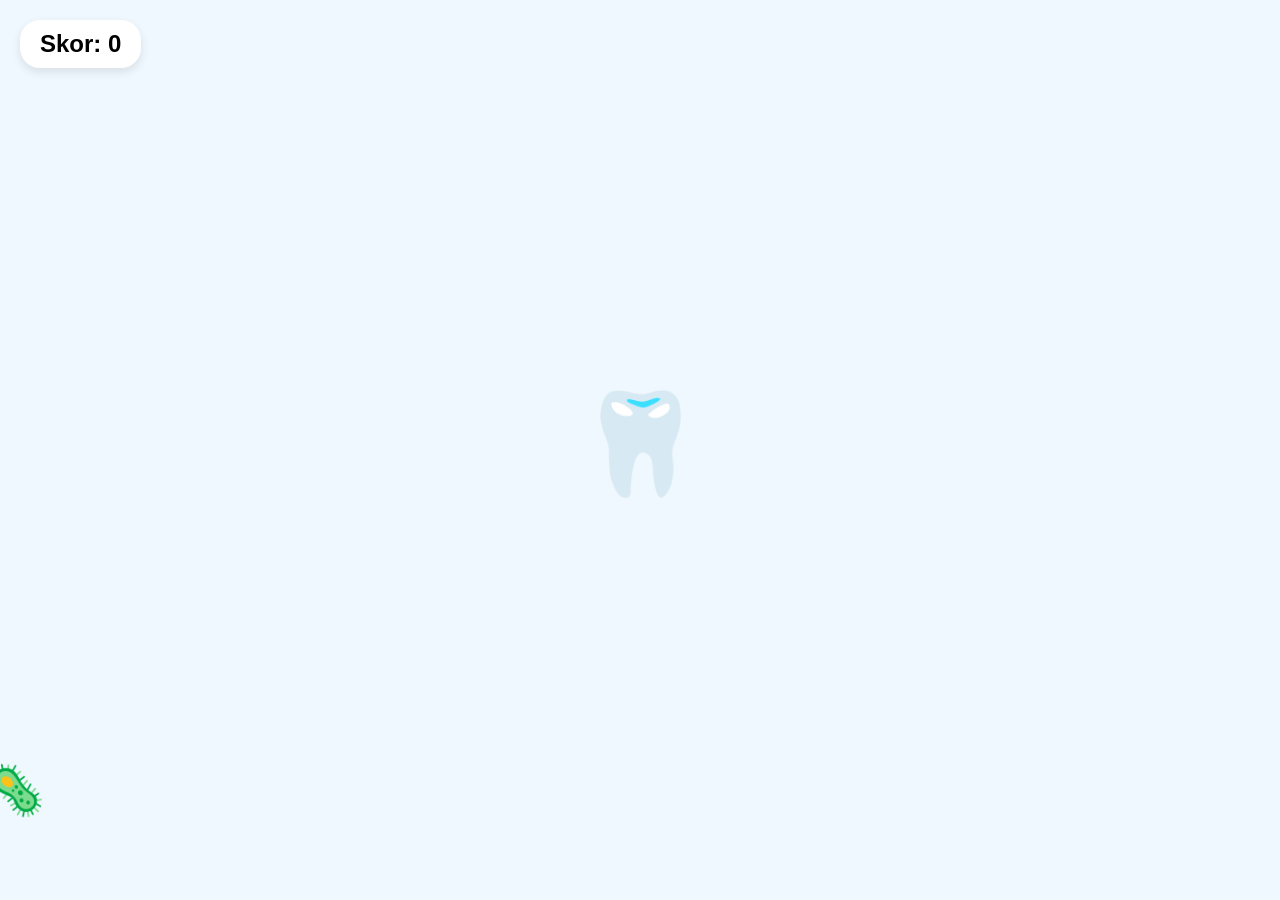
==== commit f991ed46: "Add files via upload" ====
--- a/index.html
+++ b/index.html
@@ -1,594 +1,150 @@
 <!DOCTYPE html>
 <html lang="id">
 <head>
-  <meta charset="UTF-8">
-  <meta name="viewport" content="width=device-width, initial-scale=1.0">
-  <title>Gigi Ceria — Rumah Karakter</title>
-  <link rel="preconnect" href="https://fonts.googleapis.com">
-  <link href="https://fonts.googleapis.com/css2?family=Baloo+2:wght@600;700;800&family=Quicksand:wght@600;700&display=swap" rel="stylesheet">
-  <link rel="stylesheet" href="style.css">
+    <meta charset="UTF-8">
+    <meta name="viewport" content="width=device-width, initial-scale=1.0">
+    <title>Smilence: Tooth Defender</title>
+    <style>
+        body { margin: 0; overflow: hidden; background-color: #f0f8ff; font-family: sans-serif; touch-action: none; }
+        canvas { display: block; }
+        #ui { position: absolute; top: 20px; left: 20px; pointer-events: none; }
+        .score-board { font-size: 24px; font-weight: bold; background: white; padding: 10px 20px; border-radius: 20px; box-shadow: 0 4px 10px rgba(0,0,0,0.1); }
+        #game-over { 
+            position: absolute; top: 50%; left: 50%; transform: translate(-50%, -50%); 
+            background: white; padding: 30px; border-radius: 20px; text-align: center; 
+            display: none; box-shadow: 0 10px 30px rgba(0,0,0,0.2); 
+        }
+        button { padding: 10px 25px; font-size: 18px; background: #3498db; color: white; border: none; border-radius: 10px; cursor: pointer; }
+    </style>
 </head>
 <body>
 
-   <script src="script.js"></script>
-  <script src="audio.js"></script>
-  
-<style>
-  /* Layout Dasar Carousel Rumah */
-  .stage {
-    position: relative;
-    width: 100%;
-    max-width: 420px;
-    margin: 0 auto;
-    overflow: hidden;
-  }
-
-  .room-track {
-    display: flex;
-    width: 100%;
-    overflow-x: auto;
-    scroll-behavior: smooth;
-    scroll-snap-type: x mandatory;
-    -webkit-overflow-scrolling: touch;
-    scrollbar-width: none; /* Sembunyikan scrollbar Firefox */
-  }
-
-  .room-track::-webkit-scrollbar {
-    display: none; /* Sembunyikan scrollbar Chrome/Safari */
-  }
-
-  .room {
-    flex: 0 0 100%;
-    width: 100%;
-    min-width: 100%;
-    scroll-snap-align: start;
-    scroll-snap-stop: always;
-    position: relative;
-    box-sizing: border-box;
-  }
-
-  .nav-arrow {
-    position: absolute;
-    top: 50%;
-    transform: translateY(-50%);
-    z-index: 10;
-    background: rgba(255, 255, 255, 0.8);
-    border: none;
-    border-radius: 50%;
-    width: 36px;
-    height: 36px;
-    font-size: 20px;
-    cursor: pointer;
-  }
-  .nav-arrow.left { left: 8px; }
-  .nav-arrow.right { right: 8px; }
-
-  .room-dots {
-    display: flex;
-    justify-content: center;
-    gap: 8px;
-    margin-top: 8px;
-  }
-  .dot {
-    width: 10px;
-    height: 10px;
-    border-radius: 50%;
-    background: #ccc;
-    transition: background 0.3s;
-  }
-  .dot.active {
-    background: #37D6B8;
-  }
-</style>
-</head>
-<body>
-
-<div class="frame">
-  <div class="hud">
-    <div class="hud-pill" id="dayPill">Hari 1</div>
-    <div class="hud-pill" id="periodPill">🌞 Pagi</div>
-    <div class="gigi-meter">
-      <div class="gigi-tooth" id="gigiTooth"></div>
-      <div class="gigi-track"><div class="gigi-fill" id="gigiFill"></div></div>
-    </div>
-    <button class="skip-btn" onclick="skipCurrentStage()" title="Lewati misi ini">⏭</button>
-     <button class="skip-btn" id="muteBtn" onclick="toggleMute()" title="Suara & narasi">🔊</button>
-  </div>
-
-  <div class="stage">
-    <div class="room-track" id="roomTrack">
-
-      <!-- KAMAR TIDUR -->
-      <div class="room" data-room="kamar">
-        <a href="games/index.html" class="game-shortcut" title="Main Mini Game Gigi vs Bakteri!">
-          <span class="icon">🦷 vs 👾</span>
-          <span class="label">Main Game</span>
-        </a>
-        <div class="sky pagi" data-sky></div>
-        <div class="floor"></div>
-        <div class="room-label">🛏️ Kamar Tidur</div>
-        <div class="room-bubble" id="kamarBubble">Belum ngantuk~</div>
-        <div class="room-char" title="Toothless">
-          <svg viewBox="0 0 100 100" width="80" height="80" class="toothless-svg">
-            <path d="M 25 35 Q 10 15 30 25" fill="#2b2d35" />
-            <path d="M 75 35 Q 90 15 70 25" fill="#2b2d35" />
-            <path d="M 20 40 Q 8 30 22 35" fill="#2b2d35" />
-            <path d="M 80 40 Q 92 30 78 35" fill="#2b2d35" />
-            <path d="M 30 75 Q 10 85 20 92 Q 35 88 38 78" fill="#2b2d35" />
-            <ellipse cx="50" cy="68" rx="22" ry="20" fill="#343740" />
-            <ellipse cx="38" cy="82" rx="7" ry="10" fill="#2b2d35" />
-            <ellipse cx="62" cy="82" rx="7" ry="10" fill="#2b2d35" />
-            <ellipse cx="50" cy="42" rx="30" ry="22" fill="#343740" />
-            <ellipse cx="36" cy="38" rx="8" ry="10" fill="#76e041" />
-            <ellipse cx="64" cy="38" rx="8" ry="10" fill="#76e041" />
-            <ellipse cx="37" cy="38" rx="3" ry="7" fill="#15200b" />
-            <ellipse cx="63" cy="38" rx="3" ry="7" fill="#15200b" />
-            <circle cx="34" cy="34" r="2" fill="#ffffff" />
-            <circle cx="60" cy="34" r="2" fill="#ffffff" />
-            <path d="M 38 52 Q 50 62 62 52" fill="#1a1b20" stroke="#2b2d35" stroke-width="1" />
-            <polygon points="41,52 43,55 45,52" fill="#ffffff" />
-            <polygon points="46,52 48,56 50,52" fill="#ffffff" />
-            <polygon points="50,52 52,56 54,52" fill="#ffffff" />
-            <polygon points="55,52 57,55 59,52" fill="#ffffff" />
-          </svg>
-        </div>
-        <div class="obj" id="objBed" onclick="tapBed()">
-          <div class="badge-bang">!</div>
-          <div class="custom-bed">
-            <div class="headboard"></div>
-            <div class="mattress">
-              <div class="pillow-pink"></div>
-              <div class="sheet"></div>
-              <div class="blanket-brown"></div>
-            </div>
-            <div class="bed-legs">
-              <div class="leg left"></div>
-              <div class="leg right"></div>
-            </div>
-          </div>
-        </div>
-      </div>
-
- <!-- DAPUR -->
-<div class="room" data-room="dapur">
-  <div class="sky pagi" data-sky></div>
-  <div class="floor"></div>
-  <div class="room-label">🍽️ Dapur</div>
-  <div class="room-bubble" id="dapurBubble">Belum lapar~</div>
-  
-  <!-- KARAKTER DUDUK DI LANTAI/SAMPING MEJA -->
-  <div class="room-char"> 
-    <svg viewBox="0 0 100 100" width="80" height="80" class="toothless-svg">
-      <path d="M 25 35 Q 10 15 30 25" fill="#2b2d35" />
-      <path d="M 75 35 Q 90 15 70 25" fill="#2b2d35" />
-      <path d="M 20 40 Q 8 30 22 35" fill="#2b2d35" />
-      <path d="M 80 40 Q 92 30 78 35" fill="#2b2d35" />
-      <path d="M 30 75 Q 10 85 20 92 Q 35 88 38 78" fill="#2b2d35" />
-      <ellipse cx="50" cy="68" rx="22" ry="20" fill="#343740" />
-      <ellipse cx="38" cy="82" rx="7" ry="10" fill="#2b2d35" />
-      <ellipse cx="62" cy="82" rx="7" ry="10" fill="#2b2d35" />
-      <ellipse cx="50" cy="42" rx="30" ry="22" fill="#343740" />
-      <ellipse cx="36" cy="38" rx="8" ry="10" fill="#76e041" />
-      <ellipse cx="64" cy="38" rx="8" ry="10" fill="#76e041" />
-      <ellipse cx="37" cy="38" rx="3" ry="7" fill="#15200b" />
-      <ellipse cx="63" cy="38" rx="3" ry="7" fill="#15200b" />
-      <circle cx="34" cy="34" r="2" fill="#ffffff" />
-      <circle cx="60" cy="34" r="2" fill="#ffffff" />
-      <path d="M 38 52 Q 50 62 62 52" fill="#1a1b20" stroke="#2b2d35" stroke-width="1" />
-      <polygon points="41,52 43,55 45,52" fill="#ffffff" />
-      <polygon points="46,52 48,56 50,52" fill="#ffffff" />
-      <polygon points="50,52 52,56 54,52" fill="#ffffff" />
-      <polygon points="55,52 57,55 59,52" fill="#ffffff" />
-    </svg>
-  </div>
-
-  <!-- MEJA UTAMA -->
-  <div class="obj" id="objTable">
-    <div class="badge-bang">!</div>
-    <div class="table" id="foodTable"></div>
-  </div>
+<div id="ui">
+    <div class="score-board">Skor: <span id="score">0</span></div>
 </div>
 
-      <!-- KAMAR MANDI -->
-      <div class="room" data-room="mandi">
-        <div class="sky pagi" data-sky></div>
-        <div class="floor"></div>
-        <div class="room-label">🚿 Kamar Mandi</div>
-        <div class="room-bubble" id="mandiBubble">Gigi masih bersih~</div>
-        <div class="room-char"><svg viewBox="0 0 100 100" width="80" height="80" class="toothless-svg">
-            <path d="M 25 35 Q 10 15 30 25" fill="#2b2d35" />
-            <path d="M 75 35 Q 90 15 70 25" fill="#2b2d35" />
-            <path d="M 20 40 Q 8 30 22 35" fill="#2b2d35" />
-            <path d="M 80 40 Q 92 30 78 35" fill="#2b2d35" />
-            <path d="M 30 75 Q 10 85 20 92 Q 35 88 38 78" fill="#2b2d35" />
-            <ellipse cx="50" cy="68" rx="22" ry="20" fill="#343740" />
-            <ellipse cx="38" cy="82" rx="7" ry="10" fill="#2b2d35" />
-            <ellipse cx="62" cy="82" rx="7" ry="10" fill="#2b2d35" />
-            <ellipse cx="50" cy="42" rx="30" ry="22" fill="#343740" />
-            <ellipse cx="36" cy="38" rx="8" ry="10" fill="#76e041" />
-            <ellipse cx="64" cy="38" rx="8" ry="10" fill="#76e041" />
-            <ellipse cx="37" cy="38" rx="3" ry="7" fill="#15200b" />
-            <ellipse cx="63" cy="38" rx="3" ry="7" fill="#15200b" />
-            <circle cx="34" cy="34" r="2" fill="#ffffff" />
-            <circle cx="60" cy="34" r="2" fill="#ffffff" />
-            <path d="M 38 52 Q 50 62 62 52" fill="#1a1b20" stroke="#2b2d35" stroke-width="1" />
-            <polygon points="41,52 43,55 45,52" fill="#ffffff" />
-            <polygon points="46,52 48,56 50,52" fill="#ffffff" />
-            <polygon points="50,52 52,56 54,52" fill="#ffffff" />
-            <polygon points="55,52 57,55 59,52" fill="#ffffff" />
-          </svg></div>
-        <div class="obj" id="objBrush" onclick="tapBrush()">
-          <div class="badge-bang">!</div>
-          <div class="sinkwrap">
-            <div class="mirror"><svg viewBox="0 0 100 100" width="80" height="80" class="toothless-svg">
-            <path d="M 25 35 Q 10 15 30 25" fill="#2b2d35" />
-            <path d="M 75 35 Q 90 15 70 25" fill="#2b2d35" />
-            <path d="M 20 40 Q 8 30 22 35" fill="#2b2d35" />
-            <path d="M 80 40 Q 92 30 78 35" fill="#2b2d35" />
-            <path d="M 30 75 Q 10 85 20 92 Q 35 88 38 78" fill="#2b2d35" />
-            <ellipse cx="50" cy="68" rx="22" ry="20" fill="#343740" />
-            <ellipse cx="38" cy="82" rx="7" ry="10" fill="#2b2d35" />
-            <ellipse cx="62" cy="82" rx="7" ry="10" fill="#2b2d35" />
-            <ellipse cx="50" cy="42" rx="30" ry="22" fill="#343740" />
-            <ellipse cx="36" cy="38" rx="8" ry="10" fill="#76e041" />
-            <ellipse cx="64" cy="38" rx="8" ry="10" fill="#76e041" />
-            <ellipse cx="37" cy="38" rx="3" ry="7" fill="#15200b" />
-            <ellipse cx="63" cy="38" rx="3" ry="7" fill="#15200b" />
-            <circle cx="34" cy="34" r="2" fill="#ffffff" />
-            <circle cx="60" cy="34" r="2" fill="#ffffff" />
-            <path d="M 38 52 Q 50 62 62 52" fill="#1a1b20" stroke="#2b2d35" stroke-width="1" />
-            <polygon points="41,52 43,55 45,52" fill="#ffffff" />
-            <polygon points="46,52 48,56 50,52" fill="#ffffff" />
-            <polygon points="50,52 52,56 54,52" fill="#ffffff" />
-            <polygon points="55,52 57,55 59,52" fill="#ffffff" />
-          </svg></div>
-            <div class="sink"><div class="brushcup">🪥</div></div>
-          </div>
-        </div>
-      </div>
-
-    </div>
-<!-- Tombol Navigasi Panah -->
-<button class="nav-arrow left" onclick="scrollRoom(-1)">‹</button>
-<button class="nav-arrow right" onclick="scrollRoom(1)">›</button>
-
-<!-- Indikator Dots (Sudah Bersih Tanpa Dot Pink) -->
-<div class="room-dots" id="roomDots">
-  <div class="dot active" data-i="0" onclick="goToRoom(0)"></div>
-  <div class="dot" data-i="1" onclick="goToRoom(1)"></div>
-  <div class="dot" data-i="2" onclick="goToRoom(2)"></div>
+<div id="game-over">
+    <h1>Aduh, Giginya Sakit! 🦷🆘</h1>
+    <h2 id="final-score">Skor: 0</h2>
+    <button onclick="resetGame()">Main Lagi</button>
 </div>
 
-     <!-- MODALS -->
-    <div class="modal-backdrop" id="modalBrush">
-      <div class="modal-card">
-        <h3>Sikat Gigi 🪥</h3>
-        <p class="sub">Gerakkan sikat memutar lembut ke seluruh gigi, 4-5 kali di tiap bagian ✨</p>
-        <div class="progress-track"><div class="progress-fill" id="brushFill"></div></div>
-        <div class="mouth" id="brushMouth"></div>
-        <div class="info-bubble" id="brushInfoCard">
-          <b>Tahukah kamu?</b> Ini namanya <b>teknik Fone's</b> — cara sikat gigi termudah untuk yang baru belajar. Kalau sudah lancar, kamu bisa coba <b>teknik modifikasi Bass</b>: sikat dimiringkan ke arah gusi supaya sisa makanan di sela gigi ikut terangkat.
-        </div>
-        <button class="btn" id="brushDoneBtn" disabled onclick="closeBrush()">Selesai</button>
-      </div>
-    </div>
-
-    <div class="modal-backdrop" id="modalQuiz">
-      <div class="modal-card">
-        <div class="quiz-progress" id="quizProgress">Soal 1 dari 5</div>
-        <h3 id="quizQ" style="font-size:15px;"></h3>
-        <div id="quizOpts"></div>
-        <button class="btn" id="quizNextBtn" style="display:none;" onclick="nextQuizQuestion()">Lanjut</button>
-      </div>
-    </div>
-
-    <div class="modal-backdrop" id="modalDay">
-      <div class="modal-card">
-        <h3 id="dayDoneLabel">Hari 1 Selesai! 🌟</h3>
-        <div style="font-size:48px; margin:6px 0;">😴</div>
-        <div class="stat-row">
-          <div class="stat"><b id="quizScoreLabel">0/5</b><span>Jawaban benar</span></div>
-          <div class="stat"><b id="gigiScoreLabel">80%</b><span>Kondisi gigi</span></div>
-        </div>
-        <button class="btn secondary" onclick="nextDay()">Lanjut ke Hari Berikutnya</button>
-      </div>
-    </div>
-
-    <div class="tip" id="tipScreen">
-      <div class="tip-card">
-        <div class="ico">👆</div>
-        <h3 class="display" style="color:var(--teal-dark, #1c5249); margin:0 0 8px;">Geser untuk jelajah rumah!</h3>
-        <p class="sub" style="color:#4a6b64;">Ketuk benda yang <b>berkedip 🔴</b> untuk menjalankan misi karaktermu. Kamu boleh mengabaikannya lewat tombol ⏭ di atas — tapi gigi karakter bisa jadi rusak kalau misi terus dilewati!</p>
-        <button class="btn" style="margin-top:10px;" onclick="document.getElementById('tipScreen').style.display='none'; initMission();">Mulai Main!</button>
-      </div>
-    </div>
-  </div>
-</div>
+<canvas id="gameCanvas"></canvas>
 
 <script>
-let game = { day:1, gigi:80, stage:'sarapan', missionDone:false };
-const stageRoom = { sarapan:'dapur', sikat_pagi:'mandi', camilan:'dapur', sikat_malam:'mandi', tidur:'kamar' };
-const stageOrder = ['sarapan','sikat_pagi','camilan','sikat_malam','tidur'];
-const roomIndex = { kamar:0, dapur:1, mandi:2 };
-const stagePenalty = { sarapan:-5, sikat_pagi:-20, camilan:-5, sikat_malam:-20, tidur:0 };
-const skipMsg = {
-  sarapan: { id:'dapurBubble', text:'Nggak sarapan? Nanti lemas... 😕' },
-  sikat_pagi: { id:'mandiBubble', text:'Nggak sikat gigi? Gigi jadi kotor & mulai rusak! 😢' },
-  camilan: { id:'dapurBubble', text:'Baik, nggak jajan dulu 🙂' },
-  sikat_malam: { id:'mandiBubble', text:'Tidur tanpa sikat gigi bikin gigi berlubang! 😢' },
-};
+    const canvas = document.getElementById('gameCanvas');
+    const ctx = canvas.getContext('2d');
+    const scoreEl = document.getElementById('score');
+    const gameOverEl = document.getElementById('game-over');
 
-const breakfastFoods = [
-  { emoji:'🍞🥚', label:'Roti & Telur', good:true },
-  { emoji:'🍩', label:'Donat Manis', good:false }
-];
-const snackFoods = [
-  { emoji:'🍎🥕', label:'Buah & Sayur', good:true },
-  { emoji:'🍬', label:'Permen', good:false }
-];
+    canvas.width = window.innerWidth;
+    canvas.height = window.innerHeight;
 
-const quizBank = [
-  { q:'Gigi sebaiknya disikat berapa kali sehari?', opts:['2 kali','1 kali'], correct:0 },
-  { q:'Kapan waktu paling tepat untuk sikat gigi?', opts:['Setelah sarapan & sebelum tidur','Hanya saat mandi pagi'], correct:0 },
-  { q:'Bagaimana cara menyikat gigi yang benar?', opts:['Gerakan memutar lembut','Digosok sekuat-kuatnya'], correct:0 },
-  { q:'Makanan mana yang paling baik untuk gigi?', opts:['Buah & sayur','Permen & coklat'], correct:0 },
-  { q:'Setelah makan makanan manis, sebaiknya kita...', opts:['Sikat gigi setelahnya','Dibiarkan saja'], correct:0 },
-];
-let quizIndex = 0, quizCorrect = 0;
+    let score = 0;
+    let health = 5;
+    let gameActive = true;
+    let enemies = [];
+    let particles = [];
 
-/* ---------------- Room carousel ---------------- */
-const track = document.getElementById('roomTrack');
+    const tooth = { x: canvas.width / 2, y: canvas.height / 2, size: 100 };
 
-function scrollRoom(dir){
-  const w = track.clientWidth;
-  track.scrollBy({ left: dir * w, behavior: 'smooth' });
-}
+    class Enemy {
+        constructor() {
+            this.size = 40 + Math.random() * 20;
+            const side = Math.floor(Math.random() * 4);
+            if(side === 0) { this.x = -50; this.y = Math.random() * canvas.height; }
+            else if(side === 1) { this.x = canvas.width + 50; this.y = Math.random() * canvas.height; }
+            else if(side === 2) { this.y = -50; this.x = Math.random() * canvas.width; }
+            else { this.y = canvas.height + 50; this.x = Math.random() * canvas.width; }
 
-function scrollToRoom(name){
-  const w = track.clientWidth;
-  track.scrollTo({ left: roomIndex[name] * w, behavior: 'smooth' });
-}
+            this.type = Math.random() > 0.5 ? '🦠' : '🍬';
+            const angle = Math.atan2(tooth.y - this.y, tooth.x - this.x);
+            this.vx = Math.cos(angle) * (1.5 + score/150);
+            this.vy = Math.sin(angle) * (1.5 + score/150);
+        }
+        draw() {
+            ctx.font = `${this.size}px Arial`;
+            ctx.textAlign = 'center';
+            ctx.textBaseline = 'middle';
+            ctx.fillText(this.type, this.x, this.y);
+        }
+        update() {
+            this.x += this.vx; this.y += this.vy;
+            const dist = Math.hypot(tooth.x - this.x, tooth.y - this.y);
+            if (dist < 60) { health--; createExplosion(this.x, this.y, '#8b5a2b'); return true; }
+            return false;
+        }
+    }
 
-track.addEventListener('scroll', ()=>{
-  clearTimeout(track._t);
-  track._t = setTimeout(()=>{
-    const idx = Math.round(track.scrollLeft / track.clientWidth);
-    document.querySelectorAll('.dot').forEach((d,i)=>d.classList.toggle('active', i===idx));
-  }, 80);
-});
+    function createExplosion(x, y, color) {
+        for(let i = 0; i < 10; i++) particles.push({
+            x, y, color, vx: (Math.random()-0.5)*8, vy: (Math.random()-0.5)*8, alpha: 1
+        });
+    }
 
-/* ---------------- HUD ---------------- */
-function updateHUD(){
-  document.getElementById('dayPill').textContent = 'Hari ' + game.day;
-  const periodMap = { sarapan:'🌞 Pagi', sikat_pagi:'🌞 Pagi', camilan:'⛅ Siang', sikat_malam:'🌙 Malam', tidur:'🌙 Malam' };
-  document.getElementById('periodPill').textContent = periodMap[game.stage];
-  const skyClass = game.stage==='sarapan'||game.stage==='sikat_pagi' ? 'pagi' : (game.stage==='camilan' ? 'siang' : 'malam');
-  document.querySelectorAll('[data-sky]').forEach(s=>{ s.className='sky '+skyClass; });
+    function drawTooth() {
+        ctx.save();
+        
+        // EFEK PERUBAHAN WARNA (Makin sedikit health, makin cokelat)
+        // Kita gunakan filter canvas untuk mengubah emoji putih jadi cokelat
+        let sepia = (5 - health) * 20; // 0% sampai 100%
+        let brightness = 100 - ((5 - health) * 10); // Makin redup/gelap
+        
+        ctx.filter = `sepia(${sepia}%) saturate(300%) brightness(${brightness}%)`;
+        
+        ctx.font = `${tooth.size}px Arial`;
+        ctx.textAlign = 'center';
+        ctx.textBaseline = 'middle';
+        ctx.fillText('🦷', tooth.x, tooth.y);
+        
+        ctx.restore();
+    }
 
-  const g = Math.max(0, Math.min(100, game.gigi));
-  document.getElementById('gigiFill').style.width = g + '%';
-  const tooth = document.getElementById('gigiTooth');
-  const fill = document.getElementById('gigiFill');
-  if(g >= 70){ tooth.style.background='#ffffff'; fill.style.background='linear-gradient(90deg,var(--teal, #37D6B8),#37D6B8)'; }
-  else if(g >= 40){ tooth.style.background='#F3E3A8'; fill.style.background='linear-gradient(90deg,var(--sun, #F3E3A8),#F3E3A8)'; }
-  else{ tooth.style.background='#C9A46B'; fill.style.background='linear-gradient(90deg,var(--bad, #c9503a),#c9503a)'; }
-}
-function adjustGigi(n){ game.gigi = Math.max(0, Math.min(100, game.gigi+n)); updateHUD(); }
+    function animate() {
+        if(!gameActive) return;
+        ctx.clearRect(0, 0, canvas.width, canvas.height);
+        drawTooth();
 
-/* ---------------- Mission state ---------------- */
-function initMission(){ applyStage(); scrollToRoom(stageRoom[game.stage]); }
+        enemies = enemies.filter(e => { 
+            const hit = e.update(); 
+            if(!hit) e.draw(); 
+            return !hit; 
+        });
 
-function applyStage(){
-  game.missionDone = false;
-  updateHUD();
-  document.getElementById('objBed').classList.remove('pulse');
-  document.getElementById('objTable').classList.remove('pulse');
-  document.getElementById('objBrush').classList.remove('pulse');
-  document.querySelectorAll('.dot').forEach(d=>d.classList.remove('pending'));
+        particles = particles.filter(p => {
+            p.x += p.vx; p.y += p.vy; p.alpha -= 0.03;
+            ctx.globalAlpha = p.alpha;
+            ctx.fillStyle = p.color;
+            ctx.beginPath(); ctx.arc(p.x, p.y, 3, 0, Math.PI*2); ctx.fill();
+            ctx.globalAlpha = 1;
+            return p.alpha > 0;
+        });
 
-  const targetRoom = stageRoom[game.stage];
-  if(targetRoom==='kamar') document.getElementById('objBed').classList.add('pulse');
-  if(targetRoom==='dapur') document.getElementById('objTable').classList.add('pulse');
-  if(targetRoom==='mandi') document.getElementById('objBrush').classList.add('pulse');
-  document.querySelector('.dot[data-i="'+roomIndex[targetRoom]+'"]').classList.add('pending');
+        if(health <= 0) { gameActive = false; gameOverEl.style.display = 'block'; document.getElementById('final-score').innerText = `Skor: ${score}`; }
+        requestAnimationFrame(animate);
+    }
 
-  document.getElementById('kamarBubble').textContent = targetRoom==='kamar' ? 'Waktunya tidur! 🌙' : 'Belum ngantuk~';
-  document.getElementById('dapurBubble').textContent = targetRoom==='dapur' ? (game.stage==='sarapan' ? 'Aku lapar, sarapan yuk! 🍳' : 'Aku mau camilan~ 😋') : 'Belum lapar~';
-  document.getElementById('mandiBubble').textContent = targetRoom==='mandi' ? 'Waktunya sikat gigi! 🪥' : 'Gigi masih bersih~';
+    function handleInput(e) {
+        if(!gameActive) return;
+        const x = e.touches ? e.touches[0].clientX : e.clientX;
+        const y = e.touches ? e.touches[0].clientY : e.clientY;
+        enemies = enemies.filter(e => {
+            if(Math.hypot(x - e.x, y - e.y) < e.size) {
+                score += 10; scoreEl.innerText = score;
+                createExplosion(e.x, e.y, e.type === '🦠' ? '#2ecc71' : '#f1c40f');
+                return false;
+            }
+            return true;
+        });
+    }
 
-  renderFoodTable();
-}
+    window.addEventListener('mousedown', handleInput);
+    window.addEventListener('touchstart', handleInput);
+    function spawn() { if(gameActive) { enemies.push(new Enemy()); setTimeout(spawn, Math.max(400, 1500 - score * 5)); } }
+    function resetGame() { location.reload(); }
 
-function renderFoodTable(){
-  const table = document.getElementById('foodTable');
-  table.innerHTML = '';
-  const active = (game.stage==='sarapan' || game.stage==='camilan');
-  const foods = game.stage==='camilan' ? snackFoods : breakfastFoods;
-  foods.forEach(f=>{
-    const el = document.createElement('div');
-    el.className = 'food-slot' + (active ? '' : ' dim');
-    el.innerHTML = f.emoji + '<span class="food-label">'+f.label+'</span>';
-    if(active) el.onclick = ()=>chooseFood(f);
-    table.appendChild(el);
-  });
-}
-
-function chooseFood(f){
-  game.missionDone = true;
-  if(!f.good) adjustGigi(-10);
-  const bubble = document.getElementById('dapurBubble');
-  bubble.innerHTML = f.good
-    ? '✅ Enak & sehat untuk gigi!'
-    : '⚠️ Manis begini bisa bikin gigi berlubang kalau tak disikat.';
-  document.getElementById('objTable').classList.remove('pulse');
-  document.querySelector('.dot[data-i="1"]').classList.remove('pending');
-  setTimeout(()=>{ advanceStage(); }, 900);
-}
-
-function tapBrush(){
-  if(stageRoom[game.stage] !== 'mandi') return;
-  openBrush();
-}
-function tapBed(){
-  if(stageRoom[game.stage] !== 'kamar') return;
-  document.getElementById('modalQuiz').classList.add('active');
-  setupQuiz();
-}
-
-/* ---------------- Brushing modal ---------------- */
-function openBrush(){
-  const modal = document.getElementById('modalBrush');
-  modal.classList.add('active');
-  const mouth = document.getElementById('brushMouth');
-  mouth.innerHTML = '';
-  document.getElementById('brushFill').style.width = '0%';
-  const btn = document.getElementById('brushDoneBtn');
-  btn.disabled = true; btn.textContent = 'Selesai';
-
-  const teeth = [];
-  for(let i=0;i<4;i++){
-    const wrap = document.createElement('div'); wrap.className='tooth-wrap';
-    const base = document.createElement('canvas'); base.width=48; base.height=70;
-    const plaque = document.createElement('canvas'); plaque.width=48; plaque.height=70;
-    wrap.appendChild(base); wrap.appendChild(plaque); mouth.appendChild(wrap);
-    drawToothBase(base.getContext('2d'),48,70);
-    drawPlaque(plaque.getContext('2d'),48,70);
-    const t = { wrap, strokes:0, required:11, clean:false };
-    teeth.push(t);
-
-    let brushing=false;
-    const erase=(cx,cy)=>{
-      const rect = plaque.getBoundingClientRect();
-      const x=cx-rect.left, y=cy-rect.top;
-      if(x<-10||y<-10||x>rect.width+10||y>rect.height+10) return;
-      const ctx = plaque.getContext('2d');
-      ctx.save(); ctx.globalCompositeOperation='destination-out';
-      ctx.beginPath(); ctx.arc(x,y,15,0,Math.PI*2); ctx.fill(); ctx.restore();
-      if(!t.clean){
-        t.strokes++;
-        if(t.strokes>=t.required){ t.clean=true; ctx.clearRect(0,0,48,70); wrap.classList.add('done'); spawnSparkle(wrap); }
-        const cleanCount = teeth.filter(x=>x.clean).length;
-        const pct = Math.round((cleanCount/teeth.length)*100);
-        document.getElementById('brushFill').style.width = pct+'%';
-        if(pct>=100){ btn.disabled=false; btn.textContent='Gigi Bersih! Selesai ✓'; }
-      }
-    };
-    const start=(e)=>{brushing=true; move(e); e.preventDefault();};
-    const move=(e)=>{ if(!brushing) return; const pt=e.touches?e.touches[0]:e; erase(pt.clientX,pt.clientY); };
-    const end=()=>{brushing=false;};
-    plaque.addEventListener('mousedown',start);
-    plaque.addEventListener('mousemove',move);
-    window.addEventListener('mouseup',end);
-    plaque.addEventListener('touchstart',start,{passive:false});
-    plaque.addEventListener('touchmove',move,{passive:false});
-    plaque.addEventListener('touchend',end);
-  }
-}
-function drawToothBase(ctx,w,h){ ctx.clearRect(0,0,w,h); ctx.fillStyle='#fff'; toothPath(ctx,w,h); ctx.fill(); ctx.strokeStyle='#EADFC8'; ctx.lineWidth=2; toothPath(ctx,w,h); ctx.stroke(); }
-function toothPath(ctx,w,h){
-  ctx.beginPath();
-  ctx.moveTo(2,h*0.35);
-  ctx.quadraticCurveTo(2,2,w*0.5,2);
-  ctx.quadraticCurveTo(w-2,2,w-2,h*0.35);
-  ctx.quadraticCurveTo(w-2,h*0.8,w*0.72,h-4);
-  ctx.quadraticCurveTo(w*0.5,h*0.7,w*0.28,h-4);
-  ctx.quadraticCurveTo(2,h*0.8,2,h*0.35);
-  ctx.closePath();
-}
-function drawPlaque(ctx,w,h){
-  ctx.clearRect(0,0,w,h); ctx.save(); toothPath(ctx,w,h); ctx.clip();
-  ctx.fillStyle='rgba(178,163,74,0.9)';
-  for(let i=0;i<6;i++){ const bx=Math.random()*w, by=Math.random()*h*0.85+h*0.05, br=8+Math.random()*9;
-    ctx.beginPath(); ctx.arc(bx,by,br,0,Math.PI*2); ctx.fill(); }
-  ctx.restore();
-}
-function spawnSparkle(wrap){ const s=document.createElement('div'); s.className='sparkle'; s.textContent='✨'; s.style.left='10px'; s.style.top='-6px'; wrap.appendChild(s); setTimeout(()=>s.remove(),900); }
-
-function closeBrush(){
-  document.getElementById('modalBrush').classList.remove('active');
-  game.missionDone = true;
-  adjustGigi(15);
-  document.getElementById('objBrush').classList.remove('pulse');
-  document.querySelector('.dot[data-i="2"]').classList.remove('pending');
-  advanceStage();
-}
-
-/* ---------------- Lewati misi ---------------- */
-function skipCurrentStage(){
-  const anyModalOpen = document.querySelector('.modal-backdrop.active');
-  if(anyModalOpen) return;
-
-  if(game.stage === 'tidur'){
-    document.getElementById('quizScoreLabel').textContent = '0/5 (kuis dilewati)';
-    document.getElementById('gigiScoreLabel').textContent = Math.round(game.gigi)+'%';
-    document.getElementById('dayDoneLabel').textContent = 'Hari '+game.day+' Selesai! 🌟';
-    document.getElementById('modalDay').classList.add('active');
-    return;
-  }
-
-  const wasSkipped = !game.missionDone;
-  if(wasSkipped){
-    const penalty = stagePenalty[game.stage];
-    if(penalty) adjustGigi(penalty);
-    const msg = skipMsg[game.stage];
-    if(msg) document.getElementById(msg.id).textContent = msg.text;
-  }
-  setTimeout(()=>{ advanceStage(); }, wasSkipped ? 800 : 0);
-}
-
-/* ---------------- Stage progression ---------------- */
-function advanceStage(){
-  const i = stageOrder.indexOf(game.stage);
-  if(i < stageOrder.length-1){
-    game.stage = stageOrder[i+1];
-    applyStage();
-    scrollToRoom(stageRoom[game.stage]);
-  }
-}
-
-/* ---------------- Quiz ---------------- */
-function setupQuiz(){ quizIndex=0; quizCorrect=0; renderQuiz(); }
-function renderQuiz(){
-  const item = quizBank[quizIndex];
-  document.getElementById('quizProgress').textContent = 'Soal '+(quizIndex+1)+' dari '+quizBank.length;
-  document.getElementById('quizQ').textContent = item.q;
-  const wrap = document.getElementById('quizOpts'); wrap.innerHTML='';
-  document.getElementById('quizNextBtn').style.display='none';
-  item.opts.forEach((opt,i)=>{
-    const b = document.createElement('button'); b.className='quiz-opt'; b.textContent=opt;
-    b.onclick = ()=>{
-      wrap.querySelectorAll('.quiz-opt').forEach(o=>o.disabled=true);
-      if(i===item.correct){ b.classList.add('correct'); b.textContent+='  ✓'; quizCorrect++; }
-      else{ b.classList.add('wrong'); b.textContent+='  ✗'; wrap.children[item.correct].classList.add('correct'); }
-      document.getElementById('quizNextBtn').style.display='block';
-      document.getElementById('quizNextBtn').textContent = (quizIndex<quizBank.length-1) ? 'Soal Berikutnya' : 'Lihat Ringkasan';
-    };
-    wrap.appendChild(b);
-  });
-}
-function nextQuizQuestion(){
-  quizIndex++;
-  if(quizIndex>=quizBank.length){
-    document.getElementById('modalQuiz').classList.remove('active');
-    document.getElementById('quizScoreLabel').textContent = quizCorrect+'/'+quizBank.length;
-    document.getElementById('gigiScoreLabel').textContent = Math.round(game.gigi)+'%';
-    document.getElementById('dayDoneLabel').textContent = 'Hari '+game.day+' Selesai! 🌟';
-    document.getElementById('modalDay').classList.add('active');
-  } else { renderQuiz(); }
-}
-
-/* ---------------- Day loop ---------------- */
-function nextDay(){
-  document.getElementById('modalDay').classList.remove('active');
-  game.day++;
-  game.stage = 'sarapan';
-  document.getElementById('objBed').classList.remove('pulse');
-  applyStage();
-  scrollToRoom('dapur');
-}
-
-
-updateHUD();
+    animate();
+    spawn();
 </script>
 </body>
 </html>
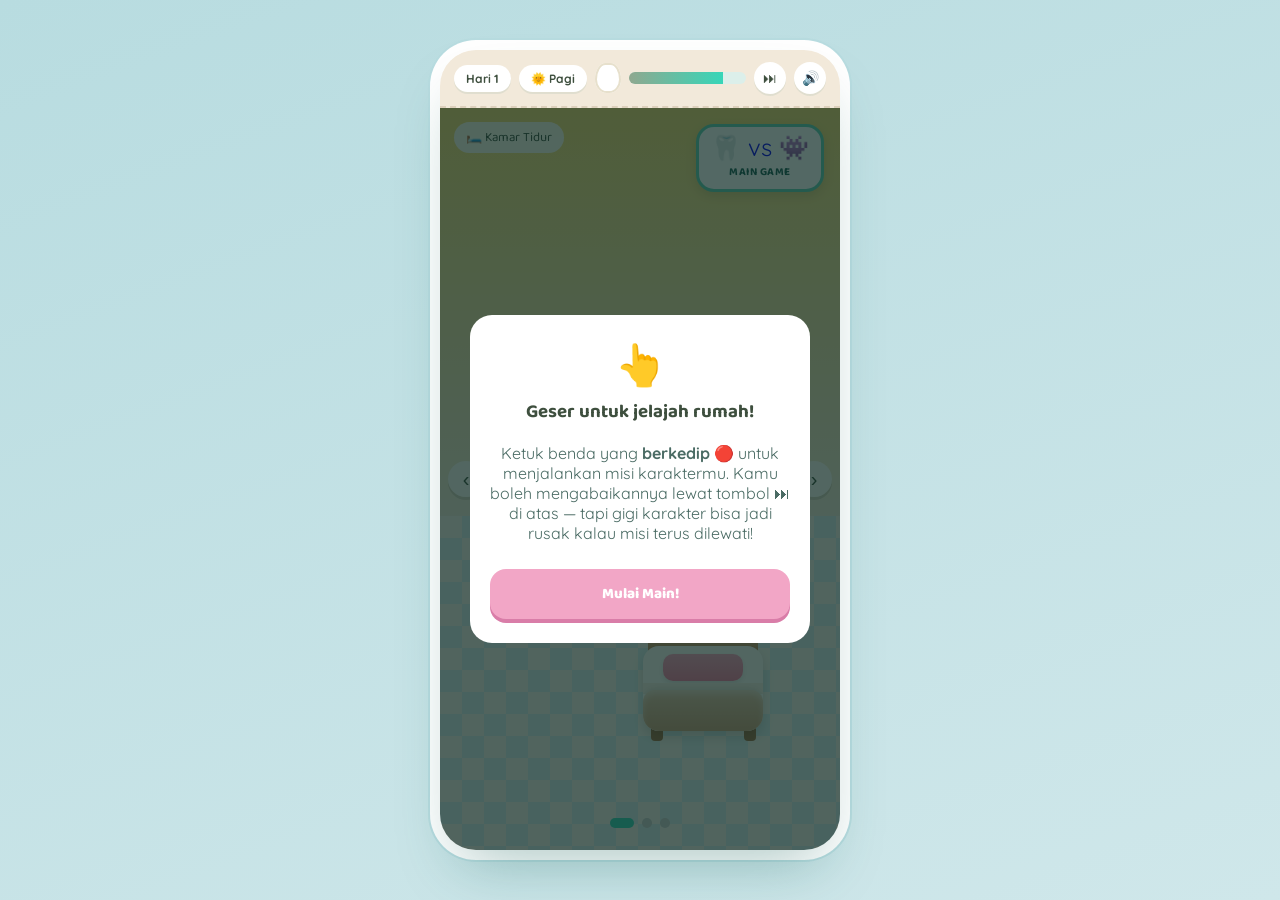
==== commit fc1276c7: "Add files via upload" ====
--- a/index.html
+++ b/index.html
@@ -1,150 +1,594 @@
 <!DOCTYPE html>
 <html lang="id">
 <head>
-    <meta charset="UTF-8">
-    <meta name="viewport" content="width=device-width, initial-scale=1.0">
-    <title>Smilence: Tooth Defender</title>
-    <style>
-        body { margin: 0; overflow: hidden; background-color: #f0f8ff; font-family: sans-serif; touch-action: none; }
-        canvas { display: block; }
-        #ui { position: absolute; top: 20px; left: 20px; pointer-events: none; }
-        .score-board { font-size: 24px; font-weight: bold; background: white; padding: 10px 20px; border-radius: 20px; box-shadow: 0 4px 10px rgba(0,0,0,0.1); }
-        #game-over { 
-            position: absolute; top: 50%; left: 50%; transform: translate(-50%, -50%); 
-            background: white; padding: 30px; border-radius: 20px; text-align: center; 
-            display: none; box-shadow: 0 10px 30px rgba(0,0,0,0.2); 
-        }
-        button { padding: 10px 25px; font-size: 18px; background: #3498db; color: white; border: none; border-radius: 10px; cursor: pointer; }
-    </style>
+  <meta charset="UTF-8">
+  <meta name="viewport" content="width=device-width, initial-scale=1.0">
+  <title>Gigi Ceria — Rumah Karakter</title>
+  <link rel="preconnect" href="https://fonts.googleapis.com">
+  <link href="https://fonts.googleapis.com/css2?family=Baloo+2:wght@600;700;800&family=Quicksand:wght@600;700&display=swap" rel="stylesheet">
+  <link rel="stylesheet" href="style.css">
 </head>
 <body>
 
-<div id="ui">
-    <div class="score-board">Skor: <span id="score">0</span></div>
+   <script src="script.js"></script>
+  <script src="audio.js"></script>
+  
+<style>
+  /* Layout Dasar Carousel Rumah */
+  .stage {
+    position: relative;
+    width: 100%;
+    max-width: 420px;
+    margin: 0 auto;
+    overflow: hidden;
+  }
+
+  .room-track {
+    display: flex;
+    width: 100%;
+    overflow-x: auto;
+    scroll-behavior: smooth;
+    scroll-snap-type: x mandatory;
+    -webkit-overflow-scrolling: touch;
+    scrollbar-width: none; /* Sembunyikan scrollbar Firefox */
+  }
+
+  .room-track::-webkit-scrollbar {
+    display: none; /* Sembunyikan scrollbar Chrome/Safari */
+  }
+
+  .room {
+    flex: 0 0 100%;
+    width: 100%;
+    min-width: 100%;
+    scroll-snap-align: start;
+    scroll-snap-stop: always;
+    position: relative;
+    box-sizing: border-box;
+  }
+
+  .nav-arrow {
+    position: absolute;
+    top: 50%;
+    transform: translateY(-50%);
+    z-index: 10;
+    background: rgba(255, 255, 255, 0.8);
+    border: none;
+    border-radius: 50%;
+    width: 36px;
+    height: 36px;
+    font-size: 20px;
+    cursor: pointer;
+  }
+  .nav-arrow.left { left: 8px; }
+  .nav-arrow.right { right: 8px; }
+
+  .room-dots {
+    display: flex;
+    justify-content: center;
+    gap: 8px;
+    margin-top: 8px;
+  }
+  .dot {
+    width: 10px;
+    height: 10px;
+    border-radius: 50%;
+    background: #ccc;
+    transition: background 0.3s;
+  }
+  .dot.active {
+    background: #37D6B8;
+  }
+</style>
+</head>
+<body>
+
+<div class="frame">
+  <div class="hud">
+    <div class="hud-pill" id="dayPill">Hari 1</div>
+    <div class="hud-pill" id="periodPill">🌞 Pagi</div>
+    <div class="gigi-meter">
+      <div class="gigi-tooth" id="gigiTooth"></div>
+      <div class="gigi-track"><div class="gigi-fill" id="gigiFill"></div></div>
+    </div>
+    <button class="skip-btn" onclick="skipCurrentStage()" title="Lewati misi ini">⏭</button>
+     <button class="skip-btn" id="muteBtn" onclick="toggleMute()" title="Suara & narasi">🔊</button>
+  </div>
+
+  <div class="stage">
+    <div class="room-track" id="roomTrack">
+
+      <!-- KAMAR TIDUR -->
+      <div class="room" data-room="kamar">
+        <a href="games/index.html" class="game-shortcut" title="Main Mini Game Gigi vs Bakteri!">
+          <span class="icon">🦷 vs 👾</span>
+          <span class="label">Main Game</span>
+        </a>
+        <div class="sky pagi" data-sky></div>
+        <div class="floor"></div>
+        <div class="room-label">🛏️ Kamar Tidur</div>
+        <div class="room-bubble" id="kamarBubble">Belum ngantuk~</div>
+        <div class="room-char" title="Toothless">
+          <svg viewBox="0 0 100 100" width="80" height="80" class="toothless-svg">
+            <path d="M 25 35 Q 10 15 30 25" fill="#2b2d35" />
+            <path d="M 75 35 Q 90 15 70 25" fill="#2b2d35" />
+            <path d="M 20 40 Q 8 30 22 35" fill="#2b2d35" />
+            <path d="M 80 40 Q 92 30 78 35" fill="#2b2d35" />
+            <path d="M 30 75 Q 10 85 20 92 Q 35 88 38 78" fill="#2b2d35" />
+            <ellipse cx="50" cy="68" rx="22" ry="20" fill="#343740" />
+            <ellipse cx="38" cy="82" rx="7" ry="10" fill="#2b2d35" />
+            <ellipse cx="62" cy="82" rx="7" ry="10" fill="#2b2d35" />
+            <ellipse cx="50" cy="42" rx="30" ry="22" fill="#343740" />
+            <ellipse cx="36" cy="38" rx="8" ry="10" fill="#76e041" />
+            <ellipse cx="64" cy="38" rx="8" ry="10" fill="#76e041" />
+            <ellipse cx="37" cy="38" rx="3" ry="7" fill="#15200b" />
+            <ellipse cx="63" cy="38" rx="3" ry="7" fill="#15200b" />
+            <circle cx="34" cy="34" r="2" fill="#ffffff" />
+            <circle cx="60" cy="34" r="2" fill="#ffffff" />
+            <path d="M 38 52 Q 50 62 62 52" fill="#1a1b20" stroke="#2b2d35" stroke-width="1" />
+            <polygon points="41,52 43,55 45,52" fill="#ffffff" />
+            <polygon points="46,52 48,56 50,52" fill="#ffffff" />
+            <polygon points="50,52 52,56 54,52" fill="#ffffff" />
+            <polygon points="55,52 57,55 59,52" fill="#ffffff" />
+          </svg>
+        </div>
+        <div class="obj" id="objBed" onclick="tapBed()">
+          <div class="badge-bang">!</div>
+          <div class="custom-bed">
+            <div class="headboard"></div>
+            <div class="mattress">
+              <div class="pillow-pink"></div>
+              <div class="sheet"></div>
+              <div class="blanket-brown"></div>
+            </div>
+            <div class="bed-legs">
+              <div class="leg left"></div>
+              <div class="leg right"></div>
+            </div>
+          </div>
+        </div>
+      </div>
+
+ <!-- DAPUR -->
+<div class="room" data-room="dapur">
+  <div class="sky pagi" data-sky></div>
+  <div class="floor"></div>
+  <div class="room-label">🍽️ Dapur</div>
+  <div class="room-bubble" id="dapurBubble">Belum lapar~</div>
+  
+  <!-- KARAKTER DUDUK DI LANTAI/SAMPING MEJA -->
+  <div class="room-char"> 
+    <svg viewBox="0 0 100 100" width="80" height="80" class="toothless-svg">
+      <path d="M 25 35 Q 10 15 30 25" fill="#2b2d35" />
+      <path d="M 75 35 Q 90 15 70 25" fill="#2b2d35" />
+      <path d="M 20 40 Q 8 30 22 35" fill="#2b2d35" />
+      <path d="M 80 40 Q 92 30 78 35" fill="#2b2d35" />
+      <path d="M 30 75 Q 10 85 20 92 Q 35 88 38 78" fill="#2b2d35" />
+      <ellipse cx="50" cy="68" rx="22" ry="20" fill="#343740" />
+      <ellipse cx="38" cy="82" rx="7" ry="10" fill="#2b2d35" />
+      <ellipse cx="62" cy="82" rx="7" ry="10" fill="#2b2d35" />
+      <ellipse cx="50" cy="42" rx="30" ry="22" fill="#343740" />
+      <ellipse cx="36" cy="38" rx="8" ry="10" fill="#76e041" />
+      <ellipse cx="64" cy="38" rx="8" ry="10" fill="#76e041" />
+      <ellipse cx="37" cy="38" rx="3" ry="7" fill="#15200b" />
+      <ellipse cx="63" cy="38" rx="3" ry="7" fill="#15200b" />
+      <circle cx="34" cy="34" r="2" fill="#ffffff" />
+      <circle cx="60" cy="34" r="2" fill="#ffffff" />
+      <path d="M 38 52 Q 50 62 62 52" fill="#1a1b20" stroke="#2b2d35" stroke-width="1" />
+      <polygon points="41,52 43,55 45,52" fill="#ffffff" />
+      <polygon points="46,52 48,56 50,52" fill="#ffffff" />
+      <polygon points="50,52 52,56 54,52" fill="#ffffff" />
+      <polygon points="55,52 57,55 59,52" fill="#ffffff" />
+    </svg>
+  </div>
+
+  <!-- MEJA UTAMA -->
+  <div class="obj" id="objTable">
+    <div class="badge-bang">!</div>
+    <div class="table" id="foodTable"></div>
+  </div>
 </div>
 
-<div id="game-over">
-    <h1>Aduh, Giginya Sakit! 🦷🆘</h1>
-    <h2 id="final-score">Skor: 0</h2>
-    <button onclick="resetGame()">Main Lagi</button>
+      <!-- KAMAR MANDI -->
+      <div class="room" data-room="mandi">
+        <div class="sky pagi" data-sky></div>
+        <div class="floor"></div>
+        <div class="room-label">🚿 Kamar Mandi</div>
+        <div class="room-bubble" id="mandiBubble">Gigi masih bersih~</div>
+        <div class="room-char"><svg viewBox="0 0 100 100" width="80" height="80" class="toothless-svg">
+            <path d="M 25 35 Q 10 15 30 25" fill="#2b2d35" />
+            <path d="M 75 35 Q 90 15 70 25" fill="#2b2d35" />
+            <path d="M 20 40 Q 8 30 22 35" fill="#2b2d35" />
+            <path d="M 80 40 Q 92 30 78 35" fill="#2b2d35" />
+            <path d="M 30 75 Q 10 85 20 92 Q 35 88 38 78" fill="#2b2d35" />
+            <ellipse cx="50" cy="68" rx="22" ry="20" fill="#343740" />
+            <ellipse cx="38" cy="82" rx="7" ry="10" fill="#2b2d35" />
+            <ellipse cx="62" cy="82" rx="7" ry="10" fill="#2b2d35" />
+            <ellipse cx="50" cy="42" rx="30" ry="22" fill="#343740" />
+            <ellipse cx="36" cy="38" rx="8" ry="10" fill="#76e041" />
+            <ellipse cx="64" cy="38" rx="8" ry="10" fill="#76e041" />
+            <ellipse cx="37" cy="38" rx="3" ry="7" fill="#15200b" />
+            <ellipse cx="63" cy="38" rx="3" ry="7" fill="#15200b" />
+            <circle cx="34" cy="34" r="2" fill="#ffffff" />
+            <circle cx="60" cy="34" r="2" fill="#ffffff" />
+            <path d="M 38 52 Q 50 62 62 52" fill="#1a1b20" stroke="#2b2d35" stroke-width="1" />
+            <polygon points="41,52 43,55 45,52" fill="#ffffff" />
+            <polygon points="46,52 48,56 50,52" fill="#ffffff" />
+            <polygon points="50,52 52,56 54,52" fill="#ffffff" />
+            <polygon points="55,52 57,55 59,52" fill="#ffffff" />
+          </svg></div>
+        <div class="obj" id="objBrush" onclick="tapBrush()">
+          <div class="badge-bang">!</div>
+          <div class="sinkwrap">
+            <div class="mirror"><svg viewBox="0 0 100 100" width="80" height="80" class="toothless-svg">
+            <path d="M 25 35 Q 10 15 30 25" fill="#2b2d35" />
+            <path d="M 75 35 Q 90 15 70 25" fill="#2b2d35" />
+            <path d="M 20 40 Q 8 30 22 35" fill="#2b2d35" />
+            <path d="M 80 40 Q 92 30 78 35" fill="#2b2d35" />
+            <path d="M 30 75 Q 10 85 20 92 Q 35 88 38 78" fill="#2b2d35" />
+            <ellipse cx="50" cy="68" rx="22" ry="20" fill="#343740" />
+            <ellipse cx="38" cy="82" rx="7" ry="10" fill="#2b2d35" />
+            <ellipse cx="62" cy="82" rx="7" ry="10" fill="#2b2d35" />
+            <ellipse cx="50" cy="42" rx="30" ry="22" fill="#343740" />
+            <ellipse cx="36" cy="38" rx="8" ry="10" fill="#76e041" />
+            <ellipse cx="64" cy="38" rx="8" ry="10" fill="#76e041" />
+            <ellipse cx="37" cy="38" rx="3" ry="7" fill="#15200b" />
+            <ellipse cx="63" cy="38" rx="3" ry="7" fill="#15200b" />
+            <circle cx="34" cy="34" r="2" fill="#ffffff" />
+            <circle cx="60" cy="34" r="2" fill="#ffffff" />
+            <path d="M 38 52 Q 50 62 62 52" fill="#1a1b20" stroke="#2b2d35" stroke-width="1" />
+            <polygon points="41,52 43,55 45,52" fill="#ffffff" />
+            <polygon points="46,52 48,56 50,52" fill="#ffffff" />
+            <polygon points="50,52 52,56 54,52" fill="#ffffff" />
+            <polygon points="55,52 57,55 59,52" fill="#ffffff" />
+          </svg></div>
+            <div class="sink"><div class="brushcup">🪥</div></div>
+          </div>
+        </div>
+      </div>
+
+    </div>
+<!-- Tombol Navigasi Panah -->
+<button class="nav-arrow left" onclick="scrollRoom(-1)">‹</button>
+<button class="nav-arrow right" onclick="scrollRoom(1)">›</button>
+
+<!-- Indikator Dots (Sudah Bersih Tanpa Dot Pink) -->
+<div class="room-dots" id="roomDots">
+  <div class="dot active" data-i="0" onclick="goToRoom(0)"></div>
+  <div class="dot" data-i="1" onclick="goToRoom(1)"></div>
+  <div class="dot" data-i="2" onclick="goToRoom(2)"></div>
 </div>
 
-<canvas id="gameCanvas"></canvas>
+     <!-- MODALS -->
+    <div class="modal-backdrop" id="modalBrush">
+      <div class="modal-card">
+        <h3>Sikat Gigi 🪥</h3>
+        <p class="sub">Gerakkan sikat memutar lembut ke seluruh gigi, 4-5 kali di tiap bagian ✨</p>
+        <div class="progress-track"><div class="progress-fill" id="brushFill"></div></div>
+        <div class="mouth" id="brushMouth"></div>
+        <div class="info-bubble" id="brushInfoCard">
+          <b>Tahukah kamu?</b> Ini namanya <b>teknik Fone's</b> — cara sikat gigi termudah untuk yang baru belajar. Kalau sudah lancar, kamu bisa coba <b>teknik modifikasi Bass</b>: sikat dimiringkan ke arah gusi supaya sisa makanan di sela gigi ikut terangkat.
+        </div>
+        <button class="btn" id="brushDoneBtn" disabled onclick="closeBrush()">Selesai</button>
+      </div>
+    </div>
+
+    <div class="modal-backdrop" id="modalQuiz">
+      <div class="modal-card">
+        <div class="quiz-progress" id="quizProgress">Soal 1 dari 5</div>
+        <h3 id="quizQ" style="font-size:15px;"></h3>
+        <div id="quizOpts"></div>
+        <button class="btn" id="quizNextBtn" style="display:none;" onclick="nextQuizQuestion()">Lanjut</button>
+      </div>
+    </div>
+
+    <div class="modal-backdrop" id="modalDay">
+      <div class="modal-card">
+        <h3 id="dayDoneLabel">Hari 1 Selesai! 🌟</h3>
+        <div style="font-size:48px; margin:6px 0;">😴</div>
+        <div class="stat-row">
+          <div class="stat"><b id="quizScoreLabel">0/5</b><span>Jawaban benar</span></div>
+          <div class="stat"><b id="gigiScoreLabel">80%</b><span>Kondisi gigi</span></div>
+        </div>
+        <button class="btn secondary" onclick="nextDay()">Lanjut ke Hari Berikutnya</button>
+      </div>
+    </div>
+
+    <div class="tip" id="tipScreen">
+      <div class="tip-card">
+        <div class="ico">👆</div>
+        <h3 class="display" style="color:var(--teal-dark, #1c5249); margin:0 0 8px;">Geser untuk jelajah rumah!</h3>
+        <p class="sub" style="color:#4a6b64;">Ketuk benda yang <b>berkedip 🔴</b> untuk menjalankan misi karaktermu. Kamu boleh mengabaikannya lewat tombol ⏭ di atas — tapi gigi karakter bisa jadi rusak kalau misi terus dilewati!</p>
+        <button class="btn" style="margin-top:10px;" onclick="document.getElementById('tipScreen').style.display='none'; initMission();">Mulai Main!</button>
+      </div>
+    </div>
+  </div>
+</div>
 
 <script>
-    const canvas = document.getElementById('gameCanvas');
-    const ctx = canvas.getContext('2d');
-    const scoreEl = document.getElementById('score');
-    const gameOverEl = document.getElementById('game-over');
-
-    canvas.width = window.innerWidth;
-    canvas.height = window.innerHeight;
-
-    let score = 0;
-    let health = 5;
-    let gameActive = true;
-    let enemies = [];
-    let particles = [];
-
-    const tooth = { x: canvas.width / 2, y: canvas.height / 2, size: 100 };
-
-    class Enemy {
-        constructor() {
-            this.size = 40 + Math.random() * 20;
-            const side = Math.floor(Math.random() * 4);
-            if(side === 0) { this.x = -50; this.y = Math.random() * canvas.height; }
-            else if(side === 1) { this.x = canvas.width + 50; this.y = Math.random() * canvas.height; }
-            else if(side === 2) { this.y = -50; this.x = Math.random() * canvas.width; }
-            else { this.y = canvas.height + 50; this.x = Math.random() * canvas.width; }
-
-            this.type = Math.random() > 0.5 ? '🦠' : '🍬';
-            const angle = Math.atan2(tooth.y - this.y, tooth.x - this.x);
-            this.vx = Math.cos(angle) * (1.5 + score/150);
-            this.vy = Math.sin(angle) * (1.5 + score/150);
-        }
-        draw() {
-            ctx.font = `${this.size}px Arial`;
-            ctx.textAlign = 'center';
-            ctx.textBaseline = 'middle';
-            ctx.fillText(this.type, this.x, this.y);
-        }
-        update() {
-            this.x += this.vx; this.y += this.vy;
-            const dist = Math.hypot(tooth.x - this.x, tooth.y - this.y);
-            if (dist < 60) { health--; createExplosion(this.x, this.y, '#8b5a2b'); return true; }
-            return false;
-        }
-    }
-
-    function createExplosion(x, y, color) {
-        for(let i = 0; i < 10; i++) particles.push({
-            x, y, color, vx: (Math.random()-0.5)*8, vy: (Math.random()-0.5)*8, alpha: 1
-        });
-    }
-
-    function drawTooth() {
-        ctx.save();
-        
-        // EFEK PERUBAHAN WARNA (Makin sedikit health, makin cokelat)
-        // Kita gunakan filter canvas untuk mengubah emoji putih jadi cokelat
-        let sepia = (5 - health) * 20; // 0% sampai 100%
-        let brightness = 100 - ((5 - health) * 10); // Makin redup/gelap
-        
-        ctx.filter = `sepia(${sepia}%) saturate(300%) brightness(${brightness}%)`;
-        
-        ctx.font = `${tooth.size}px Arial`;
-        ctx.textAlign = 'center';
-        ctx.textBaseline = 'middle';
-        ctx.fillText('🦷', tooth.x, tooth.y);
-        
-        ctx.restore();
-    }
-
-    function animate() {
-        if(!gameActive) return;
-        ctx.clearRect(0, 0, canvas.width, canvas.height);
-        drawTooth();
-
-        enemies = enemies.filter(e => { 
-            const hit = e.update(); 
-            if(!hit) e.draw(); 
-            return !hit; 
-        });
-
-        particles = particles.filter(p => {
-            p.x += p.vx; p.y += p.vy; p.alpha -= 0.03;
-            ctx.globalAlpha = p.alpha;
-            ctx.fillStyle = p.color;
-            ctx.beginPath(); ctx.arc(p.x, p.y, 3, 0, Math.PI*2); ctx.fill();
-            ctx.globalAlpha = 1;
-            return p.alpha > 0;
-        });
-
-        if(health <= 0) { gameActive = false; gameOverEl.style.display = 'block'; document.getElementById('final-score').innerText = `Skor: ${score}`; }
-        requestAnimationFrame(animate);
-    }
-
-    function handleInput(e) {
-        if(!gameActive) return;
-        const x = e.touches ? e.touches[0].clientX : e.clientX;
-        const y = e.touches ? e.touches[0].clientY : e.clientY;
-        enemies = enemies.filter(e => {
-            if(Math.hypot(x - e.x, y - e.y) < e.size) {
-                score += 10; scoreEl.innerText = score;
-                createExplosion(e.x, e.y, e.type === '🦠' ? '#2ecc71' : '#f1c40f');
-                return false;
-            }
-            return true;
-        });
-    }
-
-    window.addEventListener('mousedown', handleInput);
-    window.addEventListener('touchstart', handleInput);
-    function spawn() { if(gameActive) { enemies.push(new Enemy()); setTimeout(spawn, Math.max(400, 1500 - score * 5)); } }
-    function resetGame() { location.reload(); }
-
-    animate();
-    spawn();
+let game = { day:1, gigi:80, stage:'sarapan', missionDone:false };
+const stageRoom = { sarapan:'dapur', sikat_pagi:'mandi', camilan:'dapur', sikat_malam:'mandi', tidur:'kamar' };
+const stageOrder = ['sarapan','sikat_pagi','camilan','sikat_malam','tidur'];
+const roomIndex = { kamar:0, dapur:1, mandi:2 };
+const stagePenalty = { sarapan:-5, sikat_pagi:-20, camilan:-5, sikat_malam:-20, tidur:0 };
+const skipMsg = {
+  sarapan: { id:'dapurBubble', text:'Nggak sarapan? Nanti lemas... 😕' },
+  sikat_pagi: { id:'mandiBubble', text:'Nggak sikat gigi? Gigi jadi kotor & mulai rusak! 😢' },
+  camilan: { id:'dapurBubble', text:'Baik, nggak jajan dulu 🙂' },
+  sikat_malam: { id:'mandiBubble', text:'Tidur tanpa sikat gigi bikin gigi berlubang! 😢' },
+};
+
+const breakfastFoods = [
+  { emoji:'🍞🥚', label:'Roti & Telur', good:true },
+  { emoji:'🍩', label:'Donat Manis', good:false }
+];
+const snackFoods = [
+  { emoji:'🍎🥕', label:'Buah & Sayur', good:true },
+  { emoji:'🍬', label:'Permen', good:false }
+];
+
+const quizBank = [
+  { q:'Gigi sebaiknya disikat berapa kali sehari?', opts:['2 kali','1 kali'], correct:0 },
+  { q:'Kapan waktu paling tepat untuk sikat gigi?', opts:['Setelah sarapan & sebelum tidur','Hanya saat mandi pagi'], correct:0 },
+  { q:'Bagaimana cara menyikat gigi yang benar?', opts:['Gerakan memutar lembut','Digosok sekuat-kuatnya'], correct:0 },
+  { q:'Makanan mana yang paling baik untuk gigi?', opts:['Buah & sayur','Permen & coklat'], correct:0 },
+  { q:'Setelah makan makanan manis, sebaiknya kita...', opts:['Sikat gigi setelahnya','Dibiarkan saja'], correct:0 },
+];
+let quizIndex = 0, quizCorrect = 0;
+
+/* ---------------- Room carousel ---------------- */
+const track = document.getElementById('roomTrack');
+
+function scrollRoom(dir){
+  const w = track.clientWidth;
+  track.scrollBy({ left: dir * w, behavior: 'smooth' });
+}
+
+function scrollToRoom(name){
+  const w = track.clientWidth;
+  track.scrollTo({ left: roomIndex[name] * w, behavior: 'smooth' });
+}
+
+track.addEventListener('scroll', ()=>{
+  clearTimeout(track._t);
+  track._t = setTimeout(()=>{
+    const idx = Math.round(track.scrollLeft / track.clientWidth);
+    document.querySelectorAll('.dot').forEach((d,i)=>d.classList.toggle('active', i===idx));
+  }, 80);
+});
+
+/* ---------------- HUD ---------------- */
+function updateHUD(){
+  document.getElementById('dayPill').textContent = 'Hari ' + game.day;
+  const periodMap = { sarapan:'🌞 Pagi', sikat_pagi:'🌞 Pagi', camilan:'⛅ Siang', sikat_malam:'🌙 Malam', tidur:'🌙 Malam' };
+  document.getElementById('periodPill').textContent = periodMap[game.stage];
+  const skyClass = game.stage==='sarapan'||game.stage==='sikat_pagi' ? 'pagi' : (game.stage==='camilan' ? 'siang' : 'malam');
+  document.querySelectorAll('[data-sky]').forEach(s=>{ s.className='sky '+skyClass; });
+
+  const g = Math.max(0, Math.min(100, game.gigi));
+  document.getElementById('gigiFill').style.width = g + '%';
+  const tooth = document.getElementById('gigiTooth');
+  const fill = document.getElementById('gigiFill');
+  if(g >= 70){ tooth.style.background='#ffffff'; fill.style.background='linear-gradient(90deg,var(--teal, #37D6B8),#37D6B8)'; }
+  else if(g >= 40){ tooth.style.background='#F3E3A8'; fill.style.background='linear-gradient(90deg,var(--sun, #F3E3A8),#F3E3A8)'; }
+  else{ tooth.style.background='#C9A46B'; fill.style.background='linear-gradient(90deg,var(--bad, #c9503a),#c9503a)'; }
+}
+function adjustGigi(n){ game.gigi = Math.max(0, Math.min(100, game.gigi+n)); updateHUD(); }
+
+/* ---------------- Mission state ---------------- */
+function initMission(){ applyStage(); scrollToRoom(stageRoom[game.stage]); }
+
+function applyStage(){
+  game.missionDone = false;
+  updateHUD();
+  document.getElementById('objBed').classList.remove('pulse');
+  document.getElementById('objTable').classList.remove('pulse');
+  document.getElementById('objBrush').classList.remove('pulse');
+  document.querySelectorAll('.dot').forEach(d=>d.classList.remove('pending'));
+
+  const targetRoom = stageRoom[game.stage];
+  if(targetRoom==='kamar') document.getElementById('objBed').classList.add('pulse');
+  if(targetRoom==='dapur') document.getElementById('objTable').classList.add('pulse');
+  if(targetRoom==='mandi') document.getElementById('objBrush').classList.add('pulse');
+  document.querySelector('.dot[data-i="'+roomIndex[targetRoom]+'"]').classList.add('pending');
+
+  document.getElementById('kamarBubble').textContent = targetRoom==='kamar' ? 'Waktunya tidur! 🌙' : 'Belum ngantuk~';
+  document.getElementById('dapurBubble').textContent = targetRoom==='dapur' ? (game.stage==='sarapan' ? 'Aku lapar, sarapan yuk! 🍳' : 'Aku mau camilan~ 😋') : 'Belum lapar~';
+  document.getElementById('mandiBubble').textContent = targetRoom==='mandi' ? 'Waktunya sikat gigi! 🪥' : 'Gigi masih bersih~';
+
+  renderFoodTable();
+}
+
+function renderFoodTable(){
+  const table = document.getElementById('foodTable');
+  table.innerHTML = '';
+  const active = (game.stage==='sarapan' || game.stage==='camilan');
+  const foods = game.stage==='camilan' ? snackFoods : breakfastFoods;
+  foods.forEach(f=>{
+    const el = document.createElement('div');
+    el.className = 'food-slot' + (active ? '' : ' dim');
+    el.innerHTML = f.emoji + '<span class="food-label">'+f.label+'</span>';
+    if(active) el.onclick = ()=>chooseFood(f);
+    table.appendChild(el);
+  });
+}
+
+function chooseFood(f){
+  game.missionDone = true;
+  if(!f.good) adjustGigi(-10);
+  const bubble = document.getElementById('dapurBubble');
+  bubble.innerHTML = f.good
+    ? '✅ Enak & sehat untuk gigi!'
+    : '⚠️ Manis begini bisa bikin gigi berlubang kalau tak disikat.';
+  document.getElementById('objTable').classList.remove('pulse');
+  document.querySelector('.dot[data-i="1"]').classList.remove('pending');
+  setTimeout(()=>{ advanceStage(); }, 900);
+}
+
+function tapBrush(){
+  if(stageRoom[game.stage] !== 'mandi') return;
+  openBrush();
+}
+function tapBed(){
+  if(stageRoom[game.stage] !== 'kamar') return;
+  document.getElementById('modalQuiz').classList.add('active');
+  setupQuiz();
+}
+
+/* ---------------- Brushing modal ---------------- */
+function openBrush(){
+  const modal = document.getElementById('modalBrush');
+  modal.classList.add('active');
+  const mouth = document.getElementById('brushMouth');
+  mouth.innerHTML = '';
+  document.getElementById('brushFill').style.width = '0%';
+  const btn = document.getElementById('brushDoneBtn');
+  btn.disabled = true; btn.textContent = 'Selesai';
+
+  const teeth = [];
+  for(let i=0;i<4;i++){
+    const wrap = document.createElement('div'); wrap.className='tooth-wrap';
+    const base = document.createElement('canvas'); base.width=48; base.height=70;
+    const plaque = document.createElement('canvas'); plaque.width=48; plaque.height=70;
+    wrap.appendChild(base); wrap.appendChild(plaque); mouth.appendChild(wrap);
+    drawToothBase(base.getContext('2d'),48,70);
+    drawPlaque(plaque.getContext('2d'),48,70);
+    const t = { wrap, strokes:0, required:11, clean:false };
+    teeth.push(t);
+
+    let brushing=false;
+    const erase=(cx,cy)=>{
+      const rect = plaque.getBoundingClientRect();
+      const x=cx-rect.left, y=cy-rect.top;
+      if(x<-10||y<-10||x>rect.width+10||y>rect.height+10) return;
+      const ctx = plaque.getContext('2d');
+      ctx.save(); ctx.globalCompositeOperation='destination-out';
+      ctx.beginPath(); ctx.arc(x,y,15,0,Math.PI*2); ctx.fill(); ctx.restore();
+      if(!t.clean){
+        t.strokes++;
+        if(t.strokes>=t.required){ t.clean=true; ctx.clearRect(0,0,48,70); wrap.classList.add('done'); spawnSparkle(wrap); }
+        const cleanCount = teeth.filter(x=>x.clean).length;
+        const pct = Math.round((cleanCount/teeth.length)*100);
+        document.getElementById('brushFill').style.width = pct+'%';
+        if(pct>=100){ btn.disabled=false; btn.textContent='Gigi Bersih! Selesai ✓'; }
+      }
+    };
+    const start=(e)=>{brushing=true; move(e); e.preventDefault();};
+    const move=(e)=>{ if(!brushing) return; const pt=e.touches?e.touches[0]:e; erase(pt.clientX,pt.clientY); };
+    const end=()=>{brushing=false;};
+    plaque.addEventListener('mousedown',start);
+    plaque.addEventListener('mousemove',move);
+    window.addEventListener('mouseup',end);
+    plaque.addEventListener('touchstart',start,{passive:false});
+    plaque.addEventListener('touchmove',move,{passive:false});
+    plaque.addEventListener('touchend',end);
+  }
+}
+function drawToothBase(ctx,w,h){ ctx.clearRect(0,0,w,h); ctx.fillStyle='#fff'; toothPath(ctx,w,h); ctx.fill(); ctx.strokeStyle='#EADFC8'; ctx.lineWidth=2; toothPath(ctx,w,h); ctx.stroke(); }
+function toothPath(ctx,w,h){
+  ctx.beginPath();
+  ctx.moveTo(2,h*0.35);
+  ctx.quadraticCurveTo(2,2,w*0.5,2);
+  ctx.quadraticCurveTo(w-2,2,w-2,h*0.35);
+  ctx.quadraticCurveTo(w-2,h*0.8,w*0.72,h-4);
+  ctx.quadraticCurveTo(w*0.5,h*0.7,w*0.28,h-4);
+  ctx.quadraticCurveTo(2,h*0.8,2,h*0.35);
+  ctx.closePath();
+}
+function drawPlaque(ctx,w,h){
+  ctx.clearRect(0,0,w,h); ctx.save(); toothPath(ctx,w,h); ctx.clip();
+  ctx.fillStyle='rgba(178,163,74,0.9)';
+  for(let i=0;i<6;i++){ const bx=Math.random()*w, by=Math.random()*h*0.85+h*0.05, br=8+Math.random()*9;
+    ctx.beginPath(); ctx.arc(bx,by,br,0,Math.PI*2); ctx.fill(); }
+  ctx.restore();
+}
+function spawnSparkle(wrap){ const s=document.createElement('div'); s.className='sparkle'; s.textContent='✨'; s.style.left='10px'; s.style.top='-6px'; wrap.appendChild(s); setTimeout(()=>s.remove(),900); }
+
+function closeBrush(){
+  document.getElementById('modalBrush').classList.remove('active');
+  game.missionDone = true;
+  adjustGigi(15);
+  document.getElementById('objBrush').classList.remove('pulse');
+  document.querySelector('.dot[data-i="2"]').classList.remove('pending');
+  advanceStage();
+}
+
+/* ---------------- Lewati misi ---------------- */
+function skipCurrentStage(){
+  const anyModalOpen = document.querySelector('.modal-backdrop.active');
+  if(anyModalOpen) return;
+
+  if(game.stage === 'tidur'){
+    document.getElementById('quizScoreLabel').textContent = '0/5 (kuis dilewati)';
+    document.getElementById('gigiScoreLabel').textContent = Math.round(game.gigi)+'%';
+    document.getElementById('dayDoneLabel').textContent = 'Hari '+game.day+' Selesai! 🌟';
+    document.getElementById('modalDay').classList.add('active');
+    return;
+  }
+
+  const wasSkipped = !game.missionDone;
+  if(wasSkipped){
+    const penalty = stagePenalty[game.stage];
+    if(penalty) adjustGigi(penalty);
+    const msg = skipMsg[game.stage];
+    if(msg) document.getElementById(msg.id).textContent = msg.text;
+  }
+  setTimeout(()=>{ advanceStage(); }, wasSkipped ? 800 : 0);
+}
+
+/* ---------------- Stage progression ---------------- */
+function advanceStage(){
+  const i = stageOrder.indexOf(game.stage);
+  if(i < stageOrder.length-1){
+    game.stage = stageOrder[i+1];
+    applyStage();
+    scrollToRoom(stageRoom[game.stage]);
+  }
+}
+
+/* ---------------- Quiz ---------------- */
+function setupQuiz(){ quizIndex=0; quizCorrect=0; renderQuiz(); }
+function renderQuiz(){
+  const item = quizBank[quizIndex];
+  document.getElementById('quizProgress').textContent = 'Soal '+(quizIndex+1)+' dari '+quizBank.length;
+  document.getElementById('quizQ').textContent = item.q;
+  const wrap = document.getElementById('quizOpts'); wrap.innerHTML='';
+  document.getElementById('quizNextBtn').style.display='none';
+  item.opts.forEach((opt,i)=>{
+    const b = document.createElement('button'); b.className='quiz-opt'; b.textContent=opt;
+    b.onclick = ()=>{
+      wrap.querySelectorAll('.quiz-opt').forEach(o=>o.disabled=true);
+      if(i===item.correct){ b.classList.add('correct'); b.textContent+='  ✓'; quizCorrect++; }
+      else{ b.classList.add('wrong'); b.textContent+='  ✗'; wrap.children[item.correct].classList.add('correct'); }
+      document.getElementById('quizNextBtn').style.display='block';
+      document.getElementById('quizNextBtn').textContent = (quizIndex<quizBank.length-1) ? 'Soal Berikutnya' : 'Lihat Ringkasan';
+    };
+    wrap.appendChild(b);
+  });
+}
+function nextQuizQuestion(){
+  quizIndex++;
+  if(quizIndex>=quizBank.length){
+    document.getElementById('modalQuiz').classList.remove('active');
+    document.getElementById('quizScoreLabel').textContent = quizCorrect+'/'+quizBank.length;
+    document.getElementById('gigiScoreLabel').textContent = Math.round(game.gigi)+'%';
+    document.getElementById('dayDoneLabel').textContent = 'Hari '+game.day+' Selesai! 🌟';
+    document.getElementById('modalDay').classList.add('active');
+  } else { renderQuiz(); }
+}
+
+/* ---------------- Day loop ---------------- */
+function nextDay(){
+  document.getElementById('modalDay').classList.remove('active');
+  game.day++;
+  game.stage = 'sarapan';
+  document.getElementById('objBed').classList.remove('pulse');
+  applyStage();
+  scrollToRoom('dapur');
+}
+
+
+updateHUD();
 </script>
 </body>
 </html>
--- a/style.css
+++ b/style.css
@@ -0,0 +1,506 @@
+:root{
+    --bg:#F2E9DA; --teal:#8FA88F; --teal-dark:#3E4F3E;
+    --coral:#F2A6C6; --coral-dark:#D97DA8;
+    --sun:#F5DB6E; --sun-dark:#C9A93A;
+    --bad:#E8654B; --ink:#1A1A1A;
+    --tile-a:#F2E9DA; --tile-b:#B8DCE0;
+}
+*{box-sizing:border-box; -webkit-tap-highlight-color:transparent;}
+html,body{margin:0;height:100%;}
+body{font-family:'Quicksand',sans-serif; color:var(--ink); background:linear-gradient(160deg,#B8DCE0,#CFE7EA);
+    display:flex; align-items:center; justify-content:center; min-height:100vh; padding:20px 10px;}
+h1,h2,.display{font-family:'Baloo 2',sans-serif;}
+
+.frame{width:400px; max-width:100%; height:800px; max-height:92vh; background:#fff; border-radius:36px; overflow:hidden;
+    position:relative; display:flex; flex-direction:column;
+    box-shadow:0 30px 60px -20px rgba(14,93,82,.35), 0 0 0 10px #fff, 0 0 0 12px #B8DCE0;}
+
+/* Mengatur posisi parent ruang agar posisi absolut shortcut pas */
+.room {
+    position: relative;
+}
+/* Pastikan tombol panah slide selalu berada di lapisan paling atas */
+.nav-btn, .room-btn, .arrow-btn { 
+    position: absolute;
+    z-index: 100 !important; /* Angka tinggi agar tidak tertutup objek apapun */
+    cursor: pointer;
+}
+
+/* Kotak Pintasan Game Kanan Atas Kamar */
+.game-shortcut {
+    position: absolute;
+    top: 16px;
+    right: 16px;
+    z-index: 10;
+    display: flex;
+    flex-direction: column;
+    align-items: center;
+    justify-content: center;
+    background: #ffffff;
+    border: 3px solid #62d2b7;
+    border-radius: 18px;
+    padding: 8px 12px;
+    text-decoration: none;
+    box-shadow: 0 4px 12px rgba(0, 0, 0, 0.12);
+    transition: transform 0.2s ease, box-shadow 0.2s ease;
+    cursor: pointer;
+}
+
+.game-shortcut .icon {
+    font-size: 24px;
+    line-height: 1;
+    margin-bottom: 4px;
+}
+
+.game-shortcut .label {
+    font-family: 'Baloo 2', cursive;
+    font-size: 11px;
+    font-weight: 700;
+    color: #1a5e55;
+    text-transform: uppercase;
+    letter-spacing: 0.5px;
+}
+
+/* Efek Hover & Klik */
+.game-shortcut:hover {
+    transform: translateY(-2px) scale(1.05);
+    box-shadow: 0 6px 16px rgba(0, 0, 0, 0.18);
+    background-color: #f0fdf9;
+}
+
+.game-shortcut:active {
+    transform: translateY(0) scale(0.98);
+}
+
+/* Container Utama Tempat Tidur */
+.custom-bed {
+    position: relative;
+    width: 130px;
+    height: 140px;
+    display: flex;
+    flex-direction: column;
+    align-items: center;
+}
+
+/* Headboard Kayu di Belakang */
+.custom-bed .headboard {
+    width: 110px;
+    height: 60px;
+    background: linear-gradient(to bottom, #d2a172, #b88358);
+    border-radius: 12px 12px 0 0;
+    box-shadow: inset 0 -3px 0 rgba(0, 0, 0, 0.15);
+    z-index: 1;
+}
+
+/* Kasur Utama */
+.custom-bed .mattress {
+    position: relative;
+    width: 120px;
+    height: 85px;
+    background: #fdfaf7;
+    border-radius: 16px;
+    margin-top: -30px;
+    box-shadow: 0 6px 12px rgba(0, 0, 0, 0.15);
+    display: flex;
+    flex-direction: column;
+    align-items: center;
+    overflow: hidden;
+    z-index: 2;
+}
+
+/* Bantal Pink */
+.custom-bed .pillow-pink {
+    width: 80px;
+    height: 32px;
+    background: linear-gradient(to bottom, #fba1be, #f47ca0);
+    border-radius: 10px;
+    margin-top: 8px;
+    box-shadow: 0 3px 6px rgba(0, 0, 0, 0.1);
+}
+
+/* Sprei Putih/Krem */
+.custom-bed .sheet {
+    width: 100%;
+    height: 12px;
+    background: #f5ebe1;
+    margin-top: 2px;
+}
+
+/* Selimut Cokelat Warm dengan Lipatan */
+.custom-bed .blanket-brown {
+    width: 100%;
+    height: 48px;
+    background: linear-gradient(to bottom, #e3c4a8, #cd9f79);
+    border-radius: 12px 12px 14px 14px;
+    margin-top: -4px;
+    box-shadow: inset 0 4px 6px rgba(255, 255, 255, 0.4), 0 -2px 4px rgba(0, 0, 0, 0.08);
+}
+
+/* Kaki Tempat Tidur */
+.custom-bed .bed-legs {
+    width: 105px;
+    display: flex;
+    justify-content: space-between;
+    margin-top: -4px;
+    z-index: 1;
+}
+
+.custom-bed .leg {
+    width: 12px;
+    height: 14px;
+    background: #a36f45;
+    border-radius: 0 0 4px 4px;
+}
+
+/* Mengatur posisi tempat tidur ke agak kanan tengah */
+#objBed {
+    position: absolute;
+    bottom: 80px;      /* Jarak dari batas bawah lantai */
+    right: 18%;        /* Geser ke kanan (makin kecil persentasenya, makin ke kanan) */
+    transform: none;   /* Menghapus centering otomatis jika ada */
+    z-index: 2;
+}
+
+.room-char {
+    position: absolute;
+    bottom: 75px;      /* Posisi tinggi di lantai */
+    left: 20%;         /* Di sebelah kiri tempat tidur */
+    z-index: 3;
+    display: flex;
+    justify-content: center;
+    align-items: center;
+    filter: drop-shadow(0 4px 6px rgba(0, 0, 0, 0.2)); /* Efek bayangan halus */
+    transition: transform 0.2s ease;
+    cursor: pointer;
+}
+
+/* Animasi melompat kecil saat Toothless diklik/di-hover */
+.room-char:hover {
+    transform: translateY(-5px) scale(1.05);
+}
+
+.toothless-svg {
+    display: block;
+}
+
+/* Mengatur posisi bubble teks agar melayang bebas di tengah atas kucing */
+#kamarBubble, .room-bubble {
+    position: absolute;
+    top: 42%;             /* Posisi tinggi bubble di tengah area kamar */
+    left: 50%;            /* Tepat di tengah secara horizontal */
+    transform: translateX(-50%); /* Menjaga agar posisi benar-benar presisi di tengah */
+    z-index: 10;          /* Memastikan bubble selalu berada di atas objek lain */
+    margin: 0;            /* Menghapus margin luar yang bikin geser/turun */
+    pointer-events: none; /* Supaya klik tidak terhalang oleh bubble */
+}
+
+/* ---- HUD ---- */
+.hud{display:flex; align-items:center; justify-content:space-between; gap:8px; padding:12px 14px; background:var(--bg);
+    border-bottom:2px dashed #DDD0BC; flex-shrink:0; z-index:30; position:relative;}
+.hud-pill{background:#fff; border-radius:999px; padding:6px 12px; font-weight:800; font-size:12px; color:var(--teal-dark);
+    box-shadow:0 2px 0 rgba(14,93,82,.08); white-space:nowrap;}
+.gigi-meter{flex:1; display:flex; align-items:center; gap:8px;}
+.gigi-tooth{width:26px; height:30px; flex-shrink:0; border-radius:40% 40% 45% 45%/55% 55% 45% 45%; transition:background .4s; background:#fff; box-shadow:inset 0 0 0 2px #e7e0cc;}
+.gigi-track{flex:1; height:12px; background:#DCEFEA; border-radius:999px; overflow:hidden;}
+.gigi-fill{height:100%; width:80%; background:linear-gradient(90deg,var(--teal),#37D6B8); transition:width .4s, background .4s;}
+.skip-btn{flex-shrink:0; width:32px; height:32px; border-radius:50%; background:#fff; border:none; box-shadow:0 2px 0 rgba(14,93,82,.08);
+    font-size:14px; color:var(--teal-dark); cursor:pointer; display:flex; align-items:center; justify-content:center;}
+.skip-btn:active{transform:translateY(2px);}
+
+/* ---- Stage / room carousel (SUDAH DIPERBAIKI) ---- */
+.stage {
+    flex: 1;
+    position: relative;
+    overflow: hidden;
+    width: 100%;
+    min-width: 0;
+}
+
+.room-track {
+    display: flex;
+    height: 100%;
+    width: 100%;
+    overflow-x: auto;
+    overflow-y: hidden;
+    scroll-snap-type: x mandatory;
+    scroll-behavior: smooth;
+    -webkit-overflow-scrolling: touch;
+    scrollbar-width: none;
+    min-width: 0;
+}
+
+.room-track::-webkit-scrollbar {
+    display: none;
+}
+
+.room {
+    flex: 0 0 100%;
+    width: 100%;
+    min-width: 100%;
+    scroll-snap-align: center;
+    scroll-snap-stop: always;
+    position: relative;
+    overflow: hidden;
+    display: flex;
+    flex-direction: column;
+    align-items: center;
+    justify-content: flex-end;
+}
+
+.sky{position:absolute; top:0; left:0; right:0; height:55%; transition:background 1s;}
+.sky.pagi{background:linear-gradient(180deg,#F5DB6E,#F2E9DA);}
+.sky.siang{background:linear-gradient(180deg,#B8DCE0,#F2E9DA);}
+.sky.malam{background:linear-gradient(180deg,#3E4F3E,#8FA88F);}
+.floor{position:absolute; left:0; right:0; bottom:0; height:45%;
+    background-image:linear-gradient(45deg, var(--tile-b) 25%, transparent 25%),linear-gradient(-45deg, var(--tile-b) 25%, transparent 25%),
+    linear-gradient(45deg, transparent 75%, var(--tile-b) 75%),linear-gradient(-45deg, transparent 75%, var(--tile-b) 75%);
+    background-size:44px 44px; background-color:var(--tile-a); background-position:0 0,0 22px,22px -22px,-22px 0px; opacity:.5;}
+
+.room-label{position:absolute; top:14px; left:14px; z-index:5; background:rgba(255,255,255,.85); font-family:'Baloo 2';
+    font-size:13px; color:var(--teal-dark); padding:5px 12px; border-radius:999px;}
+
+.room-char{font-size:56px; margin-bottom:8px; z-index:4; animation:bob 2.6s ease-in-out infinite; filter:drop-shadow(0 6px 4px rgba(0,0,0,.15));}
+@keyframes bob{0%,100%{transform:translateY(0);}50%{transform:translateY(-7px);}}
+.room-bubble{background:#fff; border-radius:14px; padding:8px 14px; font-weight:700; font-size:12px; box-shadow:0 3px 0 #DDD0BC;
+    margin-bottom:8px; z-index:4; max-width:220px; text-align:center;}
+
+/* interactive object base */
+.obj{position:relative; z-index:3; margin-bottom:14px; cursor:pointer;}
+.obj.pulse{animation:pulseGlow 1.2s ease-in-out infinite;}
+@keyframes pulseGlow{0%,100%{transform:scale(1);}50%{transform:scale(1.07);}}
+.obj .badge-bang{position:absolute; top:-14px; right:-10px; width:24px; height:24px; background:var(--coral); color:#fff;
+    border-radius:50%; display:flex; align-items:center; justify-content:center; font-size:13px; font-weight:900; border:3px solid #fff;
+    display:none;}
+.obj.pulse .badge-bang{display:flex; animation:bounce .8s ease-in-out infinite;}
+@keyframes bounce{0%,100%{transform:translateY(0);}50%{transform:translateY(-4px);}}
+
+/* --- Kamar Tidur --- */
+.bed{width:200px; height:110px; background:#fff; border-radius:18px 18px 30px 30px; box-shadow:0 6px 0 #DDD0BC; position:relative; display:flex; align-items:center; justify-content:center;}
+.bed::before{content:''; position:absolute; top:-18px; left:10px; width:70px; height:40px; background:var(--coral); border-radius:14px;}
+.bed .tooth-pillow{position:absolute; top:-30px; left:24px; font-size:30px;}
+.bed .blanket{position:absolute; bottom:0; left:0; right:0; height:60%; background:var(--teal); border-radius:0 0 30px 30px;}
+
+/* --- Dapur --- */
+.room-char, 
+.badge-bang {
+  pointer-events: none !important;
+}
+.table {
+  width: 220px;
+  height: 80px;
+  background: #B9926B;
+  border-radius: 14px;
+  box-shadow: 0 6px 0 #96714E;
+  display: flex;
+  align-items: center;
+  justify-content: space-around;
+  gap: 10px;
+  padding: 0 14px;
+  position: relative;
+  z-index: 3;
+  margin-bottom: 90px; /* Nilai dinaikkan agar meja terangkat ke atas lantai */
+}
+.food-slot{width:70px; height:70px; background:#fff; border-radius:16px; display:flex; align-items:center; justify-content:center; font-size:32px;
+    box-shadow:0 3px 0 #DDD0BC; position:relative; transition:transform .15s;}
+.food-slot:active{transform:scale(.93);}
+.food-slot.dim{opacity:.4; filter:grayscale(1); cursor:default;}
+.food-label{position:absolute; bottom:-20px; left:0; right:0; text-align:center; font-size:10px; font-weight:800; color:var(--teal-dark);}
+
+/* --- Kamar mandi --- */
+.sinkwrap {
+  display: flex; 
+  flex-direction: column; 
+  align-items: center;
+  transform: translateY(-40px); /* Tambahkan ini agar seluruh wastapel & cermin NAIK */
+}
+
+.mirror {
+  width: 110px; 
+  height: 130px; 
+  background: linear-gradient(160deg, #dff5ef, #bfeadf); 
+  border: 8px solid #7c5a3a; 
+  border-radius: 14px;
+  display: flex; 
+  align-items: flex-end; 
+  justify-content: center; 
+  font-size: 44px; 
+  margin-bottom: -6px;
+}
+
+.sink {
+  width: 150px; 
+  height: 60px; 
+  background: #fff; 
+  border-radius: 0 0 30px 30px; 
+  box-shadow: 0 5px 0 #B8DCE0; 
+  position: relative;
+  display: flex; 
+  align-items: center; 
+  justify-content: center;
+}
+
+.brushcup {
+  width: 56px; 
+  height: 56px; 
+  background: #fff; 
+  border-radius: 12px; 
+  box-shadow: 0 3px 0 #DDD0BC; 
+  display: flex; 
+  align-items: center; 
+  justify-content: center; 
+  font-size: 26px;
+}
+
+/* ---- nav arrows + dots ---- */
+.nav-arrow{position:absolute; top:50%; transform:translateY(-50%); width:42px; height:42px; border-radius:50%;
+    background:rgba(255,255,255,.85); display:flex; align-items:center; justify-content:center; font-size:20px; color:var(--teal-dark);
+    box-shadow:0 3px 0 rgba(0,0,0,.12); z-index:20; border:none; cursor:pointer;}
+.nav-arrow.left{left:10px;} .nav-arrow.right{right:10px;}
+.room-dots{position:absolute; bottom:12px; left:50%; transform:translateX(-50%); display:flex; gap:8px; z-index:20;}
+.dot{width:10px; height:10px; border-radius:50%; background:rgba(255,255,255,.55); position:relative;}
+.dot.active{background:#fff;}
+.dot .mini-badge{position:absolute; top:-6px; right:-6px; width:8px; height:8px; background:var(--coral); border-radius:50%; display:none;}
+.dot.pending .mini-badge{display:block;}
+
+/* ---- Modal ---- */
+.modal-backdrop{position:absolute; inset:0; background:rgba(10,40,35,.55); display:none; align-items:center; justify-content:center; z-index:50; padding:20px;}
+.modal-backdrop.active{display:flex;}
+.modal-card{background:#fff; border-radius:24px; padding:22px 20px; width:100%; max-width:320px; text-align:center; box-shadow:0 20px 40px rgba(0,0,0,.25);}
+.modal-card h3{font-family:'Baloo 2'; font-size:18px; color:var(--teal-dark); margin:0 0 6px;}
+.modal-card p.sub{font-size:13px; color:#4a6b64; margin:0 0 14px;}
+
+.btn{font-family:'Baloo 2'; font-weight:800; font-size:15px; color:#fff; background:var(--coral); border:none; padding:13px 20px;
+    border-radius:16px; cursor:pointer; box-shadow:0 4px 0 var(--coral-dark); width:100%;}
+.btn:active{transform:translateY(3px); box-shadow:0 1px 0 var(--coral-dark);}
+.btn.secondary{background:var(--teal); box-shadow:0 4px 0 var(--teal-dark);}
+.btn:disabled{opacity:.4;}
+
+/* brushing */
+.mouth{background:#e1aec4; border-radius:20px; padding:14px 10px 18px; display:flex; justify-content:center; gap:6px; margin:6px 0 10px;}
+.tooth-wrap{position:relative; width:48px; height:70px;}
+.tooth-wrap:nth-child(odd){margin-top:5px;}
+.tooth-wrap canvas{position:absolute; top:0; left:0; touch-action:none;}
+.tooth-wrap.done::after{content:'✓'; position:absolute; top:-12px; right:-4px; background:var(--teal); color:#fff; font-size:10px; font-weight:800;
+    width:16px; height:16px; border-radius:50%; display:flex; align-items:center; justify-content:center;}
+.progress-track{width:100%; height:12px; background:#DCEFEA; border-radius:999px; overflow:hidden; margin-bottom:10px;}
+.progress-fill{height:100%; width:0%; background:linear-gradient(90deg,var(--teal),#37D6B8); transition:width .25s;}
+.sparkle{position:absolute; font-size:18px; pointer-events:none; animation:pop .9s ease forwards;}
+@keyframes pop{0%{transform:scale(0) translateY(0); opacity:1;}70%{transform:scale(1.3) translateY(-24px); opacity:1;}100%{transform:scale(.6) translateY(-40px); opacity:0;}}
+
+/* quiz */
+.quiz-progress{font-size:11px; font-weight:800; color:var(--teal-dark); margin-bottom:6px;}
+.quiz-opt{display:block; width:100%; text-align:left; background:var(--bg); border:3px solid transparent; border-radius:14px;
+    padding:12px 14px; font-family:'Quicksand'; font-weight:700; font-size:13px; color:var(--ink); margin-bottom:8px; cursor:pointer;}
+.quiz-opt.correct{background:#DCF7E9; border-color:var(--teal);}
+.quiz-opt.wrong{background:#FDE1DC; border-color:var(--bad);}
+
+.info-bubble{background:#FFF8E6; border:2px solid #FFE1A0; border-radius:14px; padding:10px 12px; font-size:12px; margin-top:8px; text-align:left;}
+.info-bubble.bad{background:#FDEAE6; border-color:#F7C0B4;}
+
+.stat-row{display:flex; gap:10px; justify-content:center; margin:12px 0;}
+.stat{background:var(--bg); border-radius:14px; padding:10px 16px;}
+.stat b{display:block; font-family:'Baloo 2'; font-size:18px; color:var(--teal-dark);}
+.stat span{font-size:10px; color:#5b7a74;}
+
+/* tip */
+.tip{position:absolute; inset:0; background:rgba(10,40,35,.7); z-index:60; display:flex; align-items:center; justify-content:center; padding:30px;}
+.tip-card{background:#fff; border-radius:22px; padding:24px 20px; text-align:center;}
+.tip-card .ico{font-size:40px; margin-bottom:8px;}
+
+/* Atur container indikator titik */
+.room-dots {
+  display: flex;
+  justify-content: center;
+  align-items: center;
+  gap: 8px;
+  padding: 10px 0;
+ 
+  border-bottom-left-radius: 20px;
+  border-bottom-right-radius: 20px;
+}
+
+/* Ukuran dan warna titik standar */
+.dot {
+  width: 10px;
+  height: 10px;
+  border-radius: 50%;
+  background-color: #d1d5db; /* Warna abu-abu saat tidak aktif */
+  transition: all 0.3s ease;
+  cursor: pointer;
+}
+
+/* Warna saat ruangan aktif */
+.dot.active {
+  width: 24px; /* Efek memanjang rapi saat aktif */
+  border-radius: 12px;
+  background-color: #37d6b8; /* Warna hijau toska */
+}
+
+/* Mengatur Container Meja */
+#objTable {
+  position: relative;
+  display: flex;
+  flex-direction: column;
+  align-items: center;
+}
+
+/* Mengatur Karakter Agar Naik Tepat ke Atas Meja */
+#objTable .room-char {
+  position: absolute;
+  top: -50px; /* Jarak karakter terangkat di atas meja */
+  left: 10px; /* Geser posisi karakter di sebelah kiri meja */
+  z-index: 10;
+  margin: 0;
+}
+
+/* Mengatur Teks Label Makanan Agar Berada di Bawah Meja */
+.food-card {
+  position: relative;
+  display: flex;
+  flex-direction: column;
+  align-items: center;
+}
+
+.food-label {
+  position: absolute;
+  bottom: -25px; /* Menggeser posisi teks keluar dari bawah meja */
+  font-size: 11px;
+  font-weight: bold;
+  white-space: nowrap;
+  color: #4a4a4a;
+}
+/* Mengatur Meja */
+.table {
+  position: relative;
+  overflow: visible !important; /* Agar tulisan di bawah meja tidak terpotong */
+  margin-bottom: 85px; /* Menaikkan meja sedikit dari lantai */
+}
+
+/* Mengatur Elemen Card Makanan di Dalam JS/HTML */
+.food-card {
+  position: relative;
+  display: flex;
+  flex-direction: column;
+  align-items: center;
+}
+
+/* Menurunkan Teks ke Luar Meja */
+.food-label, 
+.food-card span {
+  position: absolute;
+  top: 75px; /* Menurunkan teks tepat ke bawah papan meja cokelat */
+  left: 50%;
+  transform: translateX(-50%);
+  white-space: nowrap;
+  font-size: 12px;
+  font-weight: bold;
+  color: #4a4a4a;
+}
+/* Mengatur Karakter Berdiri Pas Di Bawah Bubble & Jauh Dari Meja */
+.room-char {
+  position: absolute;
+  top: 32%;            /* Nilai diperkecil agar karakter makin NAIK ke atas */
+  left: 50%;           /* Pas di tengah-tengah layar */
+  transform: translateX(-50%);
+  z-index: 5;
+}
